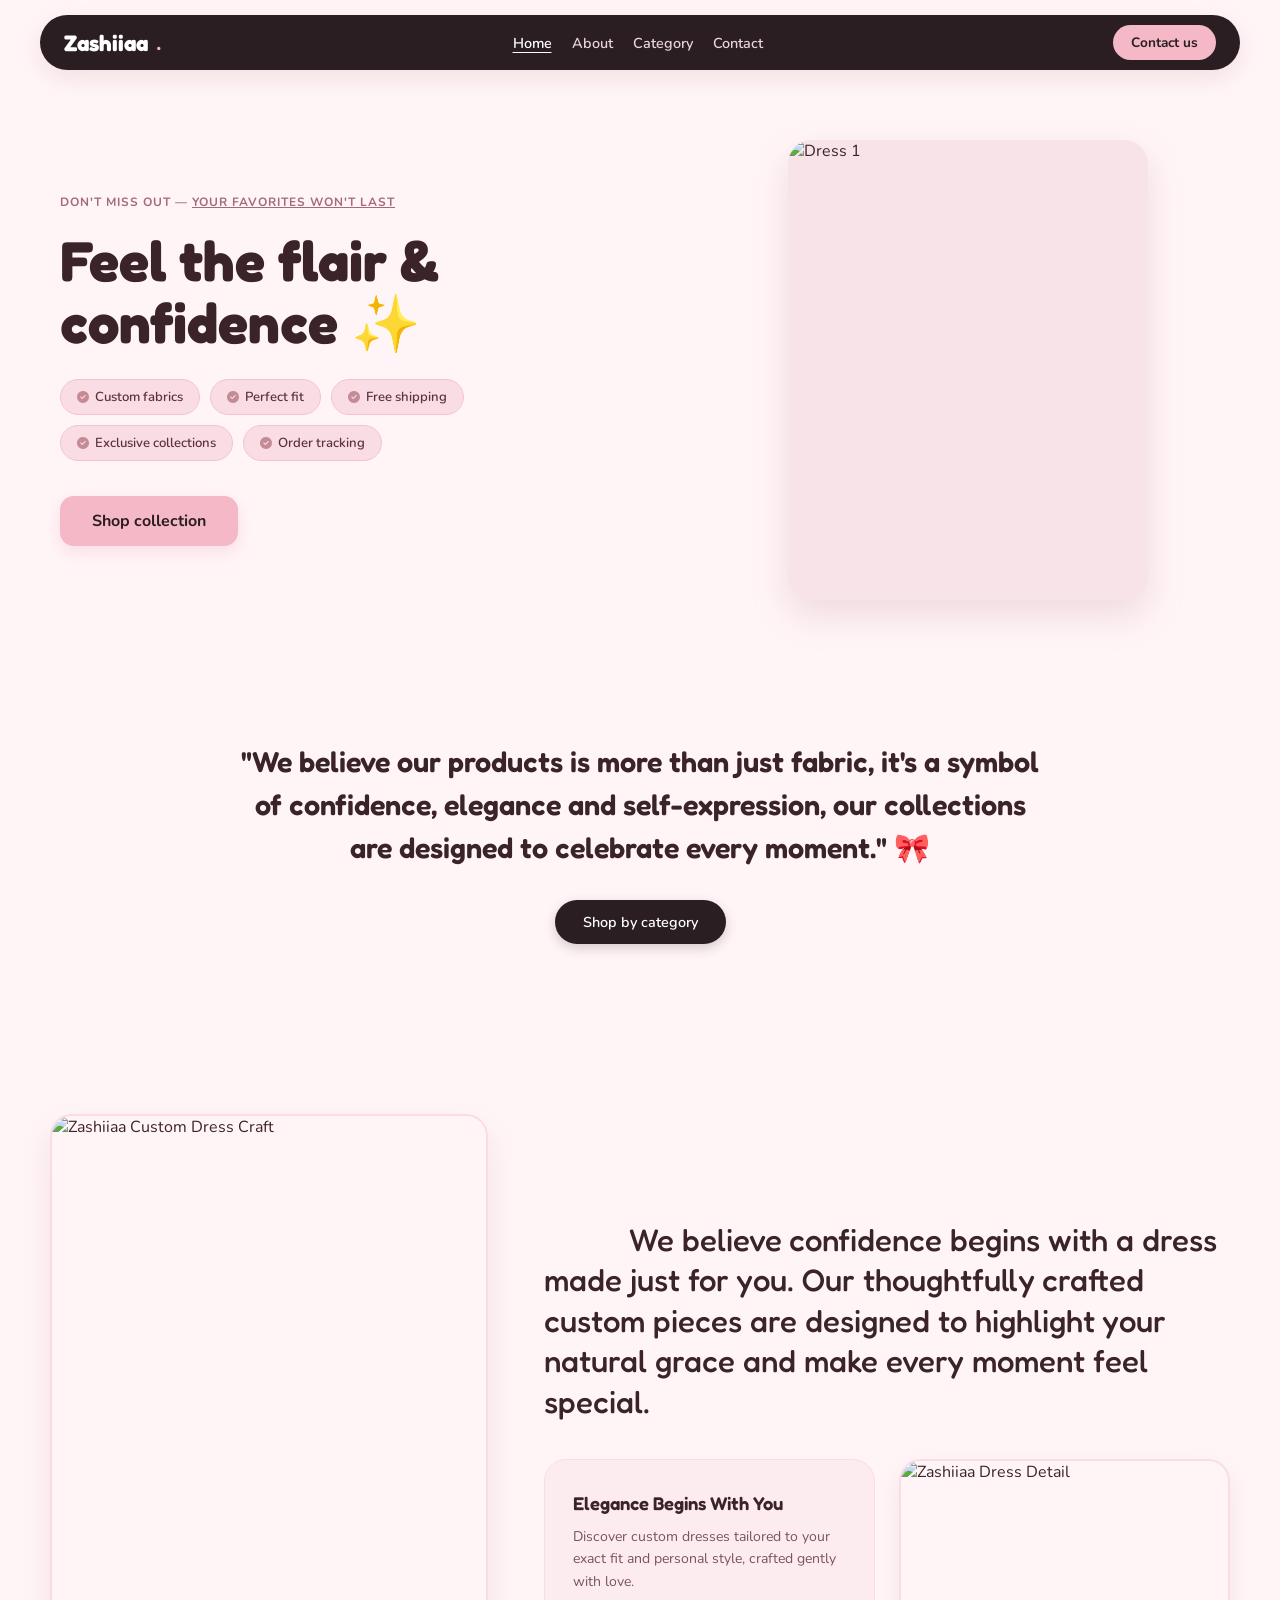
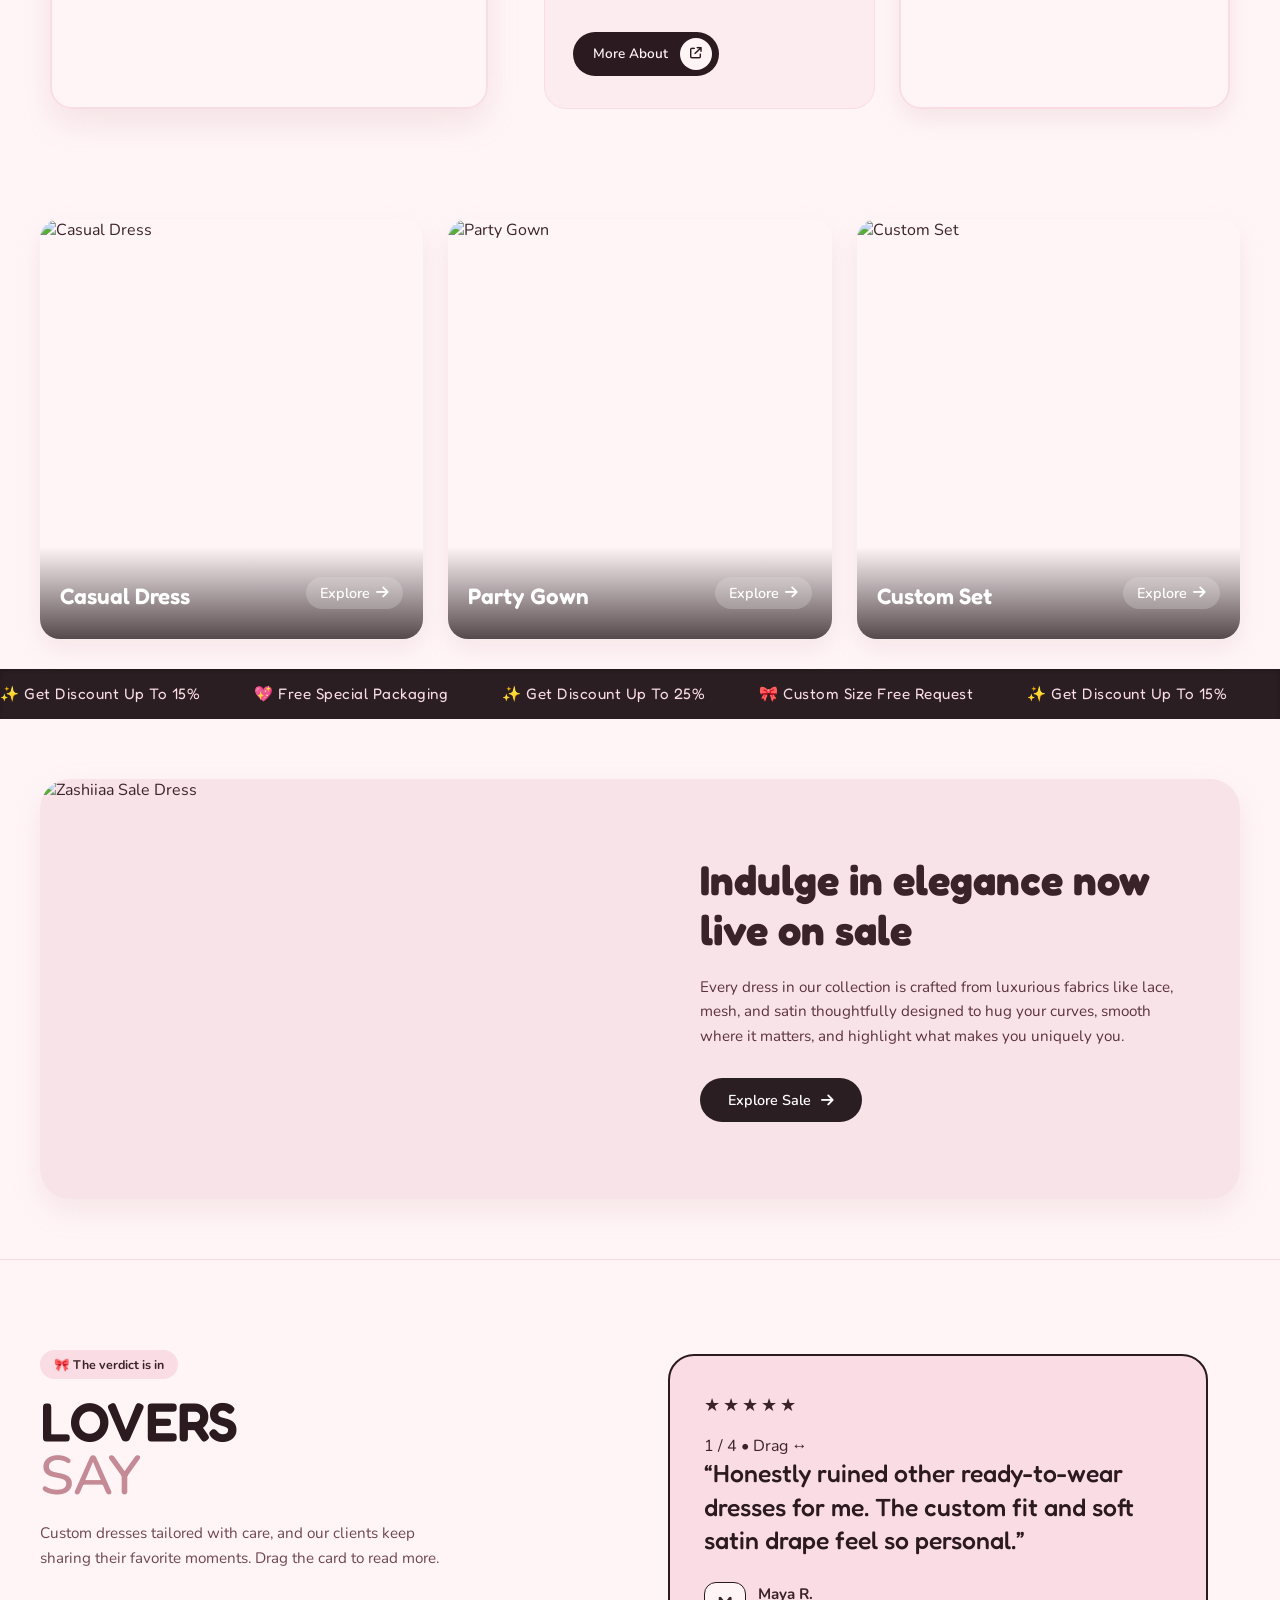
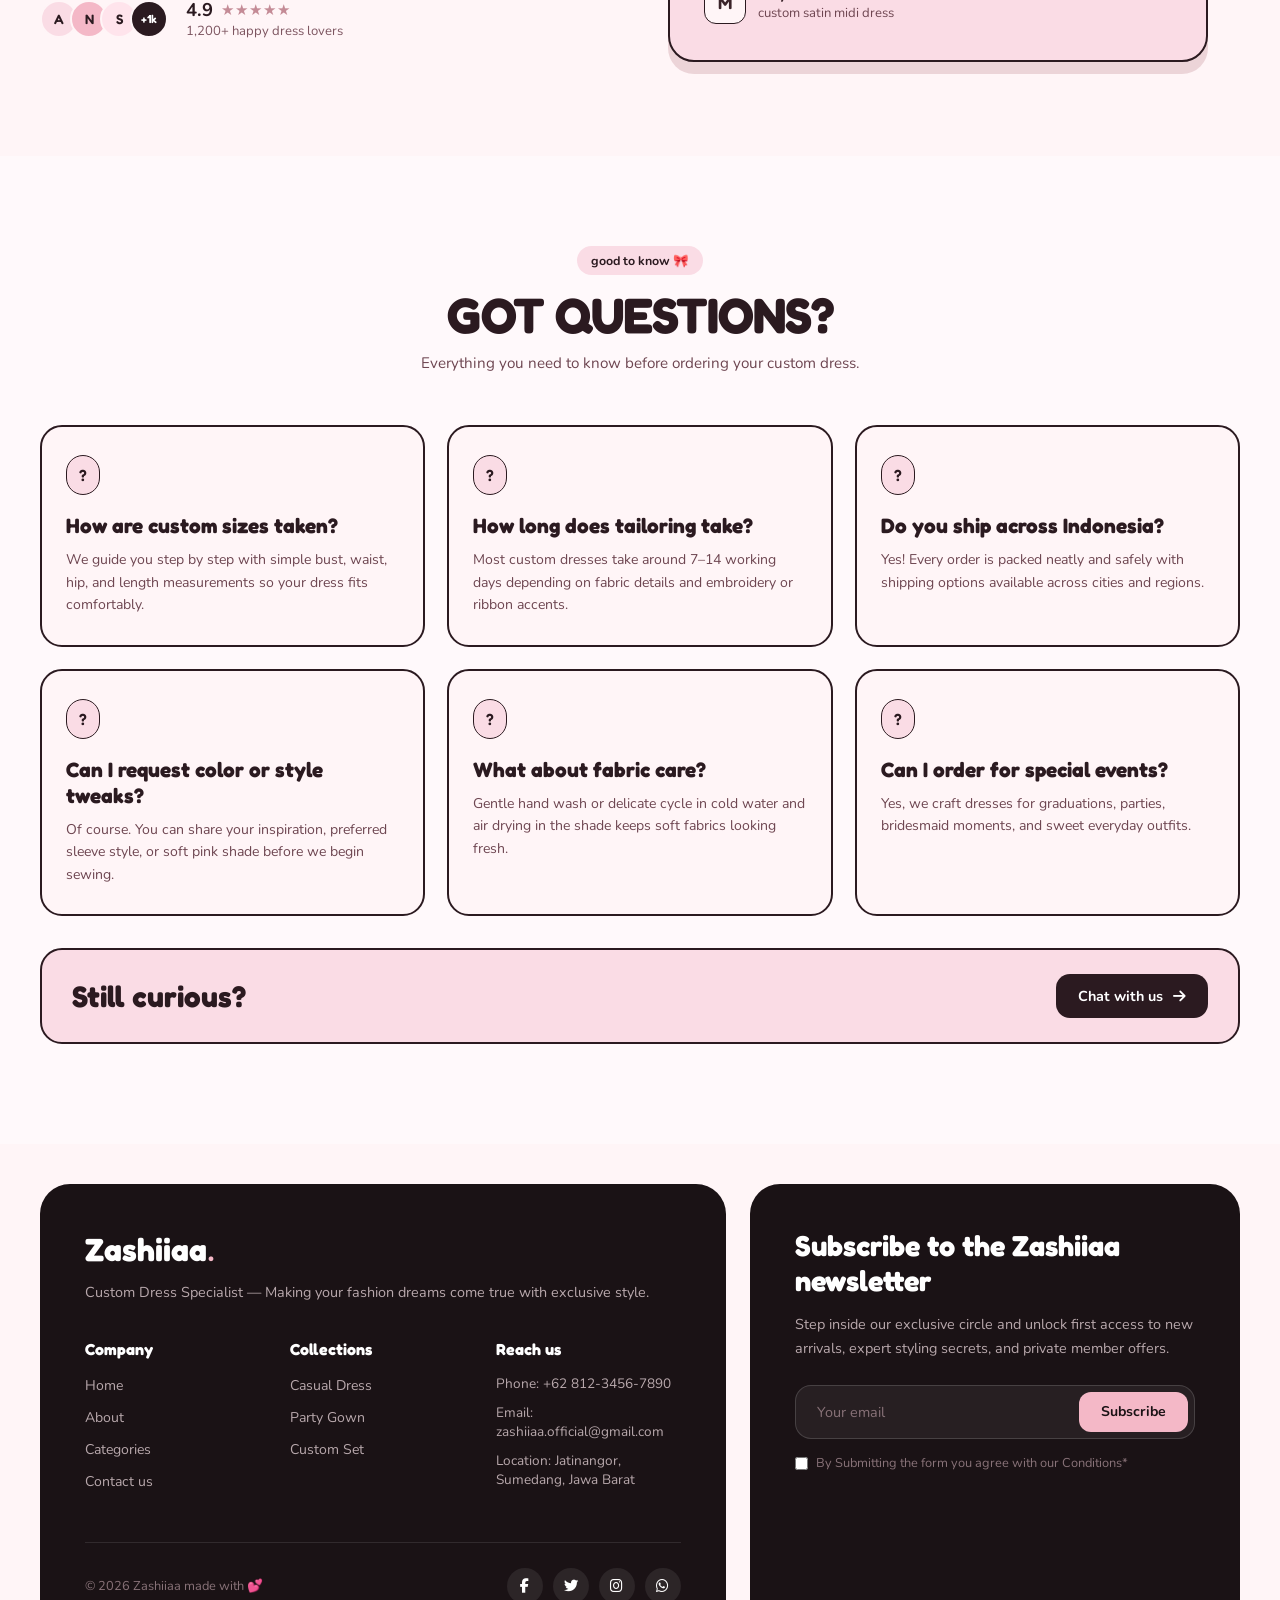
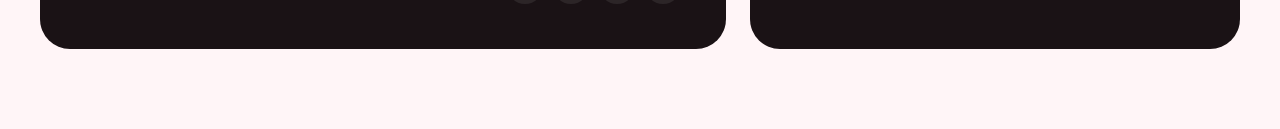
==== index.html @ 0de2bb89 "Add files via upload" ====
<!DOCTYPE html>
<html lang="id">
<head>
  <meta charset="UTF-8">
  <meta name="viewport" content="width=device-width, initial-scale=1.0">
  <title>Zashiiaa - Custom Dress Specialist</title>
  <link rel="stylesheet" href="style.css">
  <!-- Google Fonts & Font Awesome -->
  <link rel="preconnect" href="https://fonts.googleapis.com">
  <link rel="preconnect" href="https://fonts.gstatic.com" crossorigin>
  <link href="https://fonts.googleapis.com/css2?family=Fredoka:wght@400;600;700&family=Nunito:wght@400;600;700&display=swap" rel="stylesheet">
  <link rel="stylesheet" href="https://cdnjs.cloudflare.com/ajax/libs/font-awesome/6.4.0/css/all.min.css">
</head>
<body>

  <!-- NAVBAR STYLE VEONA -->
  <header class="navbar-wrapper">
    <nav class="navbar">
      <a href="#" class="logo">
        <!-- <img src="" alt="Zashiiaa Logo" class="logo-img"> -->
        Zashiiaa<span>.</span>
      </a>

      <ul class="nav-links">
        <li><a href="#home" class="active">Home</a></li>
        <li><a href="#about">About</a></li>
        <li><a href="#categories">Category</a></li>
        <!-- <li><a href="#collection">Collection</a></li> -->
        <li><a href="contact.html">Contact</a></li>
      </ul>

      <div class="nav-actions">
        <!-- <a href="#cart" class="cart-btn"><i class="fas fa-shopping-bag"></i> Cart (0)</a> -->
        <a href="https://wa.me/6281234567890" target="_blank" class="btn-contact">Contact us</a>
        <div class="menu-toggle" id="mobile-menu">
          <i class="fas fa-bars"></i>
        </div>
      </div>
    </nav>
  </header>

  <!-- HERO SECTION DENGAN SLIDER DINAMIS -->
  <section id="home" class="hero">
    <div class="hero-container">
      
      <!-- SISI KIRI: TEKS -->
      <div class="hero-left">
        <div class="hero-badge">
          <span>DON'T MISS OUT — <u>YOUR FAVORITES WON'T LAST</u></span>
        </div>
        <h1>Feel the flair & confidence ✨</h1>
        
        <div class="hero-tags">
          <span class="tag-pill"><i class="fas fa-check-circle"></i> Custom fabrics</span>
          <span class="tag-pill"><i class="fas fa-check-circle"></i> Perfect fit</span>
          <span class="tag-pill"><i class="fas fa-check-circle"></i> Free shipping</span>
          <span class="tag-pill"><i class="fas fa-check-circle"></i> Exclusive collections</span>
          <span class="tag-pill"><i class="fas fa-check-circle"></i> Order tracking</span>
        </div>

        <a href="#collection" class="btn-shop">Shop collection</a>
      </div>

      <!-- SISI KANAN: SLIDER GAMBAR BERGANTIAN -->
      <div class="hero-right">
        <div class="slider-wrapper">
          <div class="slider-track" id="sliderTrack">
            <!-- Slide 1 -->
            <div class="slide active">
              <img src="images/jahit1.jpg" alt="Dress 1">
            </div>
            <!-- Slide 2 -->
            <div class="slide">
              <img src="images/dress.jpg" alt="Dress 2">
            </div>
            <!-- Slide 3 -->
            <div class="slide">
              <img src="images/jahit4.jpg" alt="Dress 3">
            </div>
          </div>
        </div>
      </div>

    </div>
  </section>

  <!-- BRAND QUOTE SECTION -->
  <section class="brand-quote">
    <div class="container text-center">
      <h2>"We believe our products is more than just fabric, it's a symbol of confidence, elegance and self-expression, our collections are designed to celebrate every moment." 🎀</h2>
      <a href="#categories" class="btn-shop-category">Shop by category</a>
    </div>
  </section>

    <!-- ABOUT SUMMARY SECTION (HOME PAGE) -->
  <section id="about" class="about-summary-section">
    <div class="about-summary-container">
      
      <!-- SISI KIRI: FOTO VERTIKAL TINGGI -->
      <div class="about-left-photo">
        <img src="images/jahit.jpg" alt="Zashiiaa Custom Dress Craft">
      </div>

      <!-- SISI KANAN: STATEMENT ATAS & 2 KARTU BAWAH -->
      <div class="about-right-content">
        
        <!-- Pernyataan Utama -->
        <h2 class="about-lead-text">
          <span class="indent-space"></span>We believe confidence begins with a dress made just for you. Our thoughtfully crafted custom pieces are designed to highlight your natural grace and make every moment feel special.
        </h2>

        <!-- Grid 2 Kolom di Bawah: Kartu CTA + Foto Kedua -->
        <div class="about-bottom-grid">
          
          <!-- Kartu Teks Lembut & Tombol "More About" -->
          <div class="about-info-card">
            <div>
              <h3>Elegance Begins With You</h3>
              <p>Discover custom dresses tailored to your exact fit and personal style, crafted gently with love.</p>
            </div>
            
            <a href="#our-story" class="btn-more-about">
              <span>More About</span>
              <span class="btn-circle-icon"><i class="fas fa-arrow-up-right-from-square"></i></span>
            </a>
          </div>

          <!-- Kartu Foto Kedua -->
          <div class="about-secondary-photo">
            <img src="images/jahit3.jpg" alt="Zashiiaa Dress Detail">
          </div>

        </div>
      </div>

    </div>
  </section>

  <!-- CATEGORY SHOWCASE SECTION (3 GRID IMAGES) -->
  <section id="categories" class="category-showcase">
    <div class="container">
      <div class="category-grid">
        
        <!-- Kategori 1 -->
        <div class="category-card">
          <img src="images/drerss1.jpg" alt="Casual Dress">
          <div class="category-overlay">
            <h3>Casual Dress</h3>
            <a href="#" class="cat-link">Explore <i class="fas fa-arrow-right"></i></a>
          </div>
        </div>

        <!-- Kategori 2 -->
        <div class="category-card">
          <img src="images/couple2.jpg" alt="Party Gown">
          <div class="category-overlay">
            <h3>Party Gown</h3>
            <a href="#" class="cat-link">Explore <i class="fas fa-arrow-right"></i></a>
          </div>
        </div>

        <!-- Kategori 3 -->
        <div class="category-card">
          <img src="images/pouch1.jpg" alt="Custom Set">
          <div class="category-overlay">
            <h3>Custom Set</h3>
            <a href="#" class="cat-link">Explore <i class="fas fa-arrow-right"></i></a>
          </div>
        </div>

      </div>
    </div>
  </section>

  <!-- DISCOUNT TICKER / BANNER BERJALAN -->
  <div class="discount-ticker">
    <div class="ticker-track">
      <span>✨ Get Discount Up To 15%</span>
      <span>💖 Free Special Packaging</span>
      <span>✨ Get Discount Up To 25%</span>
      <span>🎀 Custom Size Free Request</span>
      <span>✨ Get Discount Up To 15%</span>
      <span>💖 Free Special Packaging</span>
    </div>
  </div>

  <!-- ELEGANCE SALE BANNER SECTION -->
  <section class="sale-banner-section">
    <div class="container">
      <div class="sale-banner-box">
        
        <!-- SISI KIRI: GAMBAR MODEL -->
        <div class="sale-img-side">
          <img src="images/jahit2.jpg" alt="Zashiiaa Sale Dress">
        </div>

        <!-- SISI KANAN: TEKS & TOMBOL -->
        <div class="sale-text-side">
          <h2>Indulge in elegance now live on sale</h2>
          <p>Every dress in our collection is crafted from luxurious fabrics like lace, mesh, and satin thoughtfully designed to hug your curves, smooth where it matters, and highlight what makes you uniquely you.</p>
          <a href="https://wa.me/6281234567890" target="_blank" class="btn-sale-action">Explore Sale <i class="fas fa-arrow-right"></i></a>
        </div>

      </div>
    </div>
  </section>

    <!-- TESTIMONIALS / KOMEN SECTION -->
  <section id="reviews" class="zashia-reviews-section">
    <div class="zashia-reviews-container">

      <!-- SISI KIRI: JUDUL, AVATAR STACK & RATING -->
      <div class="reviews-left">
        <span class="reviews-badge">🎀 The verdict is in</span>
        <h2 class="reviews-heading">
          LOVERS<br>
          <span>SAY</span>
        </h2>
        <p class="reviews-subtext">
          Custom dresses tailored with care, and our clients keep sharing their favorite moments. Drag the card to read more.
        </p>

        <div class="reviews-rating-row">
          <div class="reviews-avatar-stack">
            <span class="mini-pill pink">A</span>
            <span class="mini-pill rose">N</span>
            <span class="mini-pill blush">S</span>
            <span class="mini-pill plus">+1k</span>
          </div>
          <div class="reviews-score-box">
            <div class="score-top">
              <strong>4.9</strong>
              <span class="stars-gold">★★★★★</span>
            </div>
            <span class="score-caption">1,200+ happy dress lovers</span>
          </div>
        </div>
      </div>

      <!-- SISI KANAN: KARTU KOMEN BISA DIGESER CURSOR -->
      <div class="reviews-right">
        <div class="review-card-stage" id="reviewCardStage">
          <article class="review-card" id="activeReviewCard">
            <div class="review-card-top">
              <div class="review-stars" id="reviewStars">★★★★★</div>
              <span class="drag-hint" id="reviewCounter">1 / 4 • Drag ↔</span>
            </div>
            <blockquote class="review-quote" id="reviewQuote">
              “Honestly ruined other ready-to-wear dresses for me. The custom fit and soft satin drape feel so personal.”
            </blockquote>
            <div class="review-author-row">
              <div class="review-initial-badge" id="reviewInitial">M</div>
              <div class="review-author-meta">
                <strong id="reviewAuthor">Maya R.</strong>
                <span id="reviewItem">custom satin midi dress</span>
              </div>
            </div>
          </article>
        </div>
      </div>

    </div>
  </section>

  <!-- FAQ SECTION -->
  <section id="faq" class="zashia-faq-section">
    <div class="zashia-faq-container">

      <div class="faq-header">
        <span class="faq-pill">good to know 🎀</span>
        <h2>GOT QUESTIONS?</h2>
        <p>Everything you need to know before ordering your custom dress.</p>
      </div>

      <div class="faq-grid">
        <!-- FAQ 1 -->
        <div class="faq-card">
          <div class="faq-icon-top">?</div>
          <h3>How are custom sizes taken?</h3>
          <p>We guide you step by step with simple bust, waist, hip, and length measurements so your dress fits comfortably.</p>
        </div>

        <!-- FAQ 2 -->
        <div class="faq-card">
          <div class="faq-icon-top">?</div>
          <h3>How long does tailoring take?</h3>
          <p>Most custom dresses take around 7–14 working days depending on fabric details and embroidery or ribbon accents.</p>
        </div>

        <!-- FAQ 3 -->
        <div class="faq-card">
          <div class="faq-icon-top">?</div>
          <h3>Do you ship across Indonesia?</h3>
          <p>Yes! Every order is packed neatly and safely with shipping options available across cities and regions.</p>
        </div>

        <!-- FAQ 4 -->
        <div class="faq-card">
          <div class="faq-icon-top">?</div>
          <h3>Can I request color or style tweaks?</h3>
          <p>Of course. You can share your inspiration, preferred sleeve style, or soft pink shade before we begin sewing.</p>
        </div>

        <!-- FAQ 5 -->
        <div class="faq-card">
          <div class="faq-icon-top">?</div>
          <h3>What about fabric care?</h3>
          <p>Gentle hand wash or delicate cycle in cold water and air drying in the shade keeps soft fabrics looking fresh.</p>
        </div>

        <!-- FAQ 6 -->
        <div class="faq-card">
          <div class="faq-icon-top">?</div>
          <h3>Can I order for special events?</h3>
          <p>Yes, we craft dresses for graduations, parties, bridesmaid moments, and sweet everyday outfits.</p>
        </div>
      </div>

      <!-- BANNER PENUTUP FAQ -->
      <div class="faq-cta-banner">
        <h3>Still curious?</h3>
        <a href="https://wa.me/6281234567890?text=Halo%20Zashiiaa%2C%20aku%20mau%20tanya%20soal%20custom%20dress" target="_blank" class="btn-faq-chat">
          <span>Chat with us</span>
          <i class="fas fa-arrow-right"></i>
        </a>
      </div>

    </div>
  </section>

  <!-- FOOTER SECTION -->
  <footer class="footer-section">
    <div class="container footer-container">
      
      <!-- KOTAK KIRI: INFO & NAVIGASI -->
      <div class="footer-box footer-left-box">
        <div class="footer-brand">
          <h3>Zashiiaa<span>.</span></h3>
          <p>Custom Dress Specialist — Making your fashion dreams come true with exclusive style.</p>
        </div>

        <div class="footer-links-grid">
          <div class="footer-col">
            <h4>Company</h4>
            <ul>
              <li><a href="#home">Home</a></li>
              <li><a href="#about">About</a></li>
              <li><a href="#categories">Categories</a></li>
              <li><a href="#contact">Contact us</a></li>
            </ul>
          </div>

          <div class="footer-col">
            <h4>Collections</h4>
            <ul>
              <li><a href="#">Casual Dress</a></li>
              <li><a href="#">Party Gown</a></li>
              <li><a href="#">Custom Set</a></li>
            </ul>
          </div>

          <div class="footer-col">
            <h4>Reach us</h4>
            <ul class="contact-info-list">
              <li>Phone: +62 812-3456-7890</li>
              <li>Email: zashiiaa.official@gmail.com</li>
              <li>Location: Jatinangor, Sumedang, Jawa Barat</li>
            </ul>
          </div>
        </div>

        <div class="footer-bottom-row">
          <p>&copy; 2026 Zashiiaa made with 💕</p>
          <div class="footer-socials">
            <a href="#" target="_blank"><i class="fab fa-facebook-f"></i></a>
            <a href="#" target="_blank"><i class="fab fa-twitter"></i></a>
            <a href="#" target="_blank"><i class="fab fa-instagram"></i></a>
            <a href="#" target="_blank"><i class="fab fa-whatsapp"></i></a>
          </div>
        </div>
      </div>

      <!-- KOTAK KANAN: NEWSLETTER / SUBSCRIBE -->
      <div class="footer-box footer-right-box">
        <h3>Subscribe to the Zashiiaa newsletter</h3>
        <p>Step inside our exclusive circle and unlock first access to new arrivals, expert styling secrets, and private member offers.</p>
        
        <form class="newsletter-form" onsubmit="event.preventDefault(); alert('Terima kasih sudah bergabung dengan newsletter Zashiiaa! 💖');">
          <input type="email" placeholder="Your email" required>
          <button type="submit">Subscribe</button>
        </form>

        <div class="newsletter-agreement">
          <input type="checkbox" id="agree" required>
          <label for="agree">By Submitting the form you agree with our Conditions*</label>
        </div>
      </div>

    </div>
  </footer>

  <script src="script.js"></script>
</body>
</html>
---- style.css ----
/* PALET WARNA THEMA SOFT PINK (ZASHIIAA) */
:root {
  --bg-soft-cream: #FFF5F7;     /* Background utama: Soft Pink Pastel sangat lembut */
  --nav-bg: #2B1E22;             /* Navbar: Dark Plum/Rosewood agar kontras & mewah */
  --dusky-rose: #C48B96;         /* Aksen Rose Pink manis */
  --soft-pink-badge: #FADCE5;    /* Pink lembut untuk badge & tag */
  --soft-pink-light: #FFF5F7;
  --pastel-pink: #FADCE5;
  --candy-pink: #F4B8C7;
  --dusky-roses: #BA7E8A;
  --dark-rosewoods: #2B1A20;
  --text-dark: #3A2329;          /* Warna teks: Cokelat keunguan gelap yang soft */
  --accent-btn: #F4B8C7;         /* Tombol utama: Soft Candy Pink */
  --accent-btn-hover: #E89BB0;   /* Warna hover tombol */
  --font-heading: 'Fredoka', sans-serif;
  --font-body: 'Nunito', sans-serif;
}

* {
  margin: 0;
  padding: 0;
  box-sizing: border-box;
  font-family: var(--font-body);
  scroll-behavior: smooth;
}

body {
  background-color: var(--bg-soft-cream);
  color: var(--text-dark);
}

/* NAVBAR STYLE */
.navbar-wrapper {
  position: fixed;
  top: 15px;
  left: 0;
  right: 0;
  display: flex;
  justify-content: center;
  z-index: 1000;
  padding: 0 20px;
}

.navbar {
  width: 100%;
  max-width: 1200px;
  background-color: var(--nav-bg);
  border-radius: 40px;
  padding: 10px 24px;
  display: flex;
  justify-content: space-between;
  align-items: center;
  box-shadow: 0 8px 24px rgba(196, 139, 150, 0.2);
}

.logo {
  display: flex;
  align-items: center;
  gap: 8px;
  color: #FFFFFF;
  font-family: var(--font-heading);
  font-size: 1.4rem;
  font-weight: 700;
  text-decoration: none;
}

.logo span {
  color: var(--accent-btn);
}

.logo-img {
  width: 32px;
  height: 32px;
  border-radius: 50%;
  object-fit: cover;
}

.nav-links {
  display: flex;
  list-style: none;
  gap: 20px;
}

.nav-links a {
  color: #E8D5DA;
  text-decoration: none;
  font-size: 0.9rem;
  font-weight: 600;
  transition: color 0.3s;
}

.nav-links a:hover,
.nav-links a.active {
  color: #FFFFFF;
  text-decoration: underline;
  text-underline-offset: 4px;
}

.nav-actions {
  display: flex;
  align-items: center;
  gap: 15px;
}

.cart-btn {
  color: #FFFFFF;
  text-decoration: none;
  font-size: 0.85rem;
  font-weight: 600;
  display: flex;
  align-items: center;
  gap: 6px;
}

.btn-contact {
  background-color: var(--accent-btn);
  color: #2B1E22;
  text-decoration: none;
  padding: 8px 18px;
  border-radius: 20px;
  font-weight: 700;
  font-size: 0.85rem;
  transition: all 0.2s;
}

.btn-contact:hover {
  background-color: var(--accent-btn-hover);
  transform: scale(1.03);
}

.menu-toggle {
  display: none;
  color: #fff;
  font-size: 1.2rem;
  cursor: pointer;
}

/* HERO SECTION */
.hero {
  padding: 140px 20px 60px;
  max-width: 1200px;
  margin: 0 auto;
}

.hero-container {
  display: grid;
  grid-template-columns: 1.1fr 0.9fr;
  gap: 40px;
  align-items: center;
}

.hero-badge {
  font-size: 0.75rem;
  font-weight: 700;
  letter-spacing: 1px;
  color: #A36B77;
  margin-bottom: 20px;
}

.hero-left h1 {
  font-family: var(--font-heading);
  font-size: 3.5rem;
  line-height: 1.1;
  color: var(--text-dark);
  margin-bottom: 25px;
}

.hero-tags {
  display: flex;
  flex-wrap: wrap;
  gap: 10px;
  margin-bottom: 35px;
  max-width: 520px;
}

.tag-pill {
  background-color: var(--soft-pink-badge);
  border: 1px solid #F3C4D0;
  color: #5C323C;
  padding: 8px 16px;
  border-radius: 20px;
  font-size: 0.82rem;
  font-weight: 600;
  display: flex;
  align-items: center;
  gap: 6px;
}

.tag-pill i {
  font-size: 0.75rem;
  color: var(--dusky-rose);
}

.btn-shop {
  display: inline-block;
  background-color: var(--accent-btn);
  color: #2B1E22;
  padding: 14px 32px;
  border-radius: 14px;
  text-decoration: none;
  font-weight: 700;
  box-shadow: 0 6px 16px rgba(244, 184, 199, 0.4);
  transition: all 0.2s;
}

.btn-shop:hover {
  background-color: var(--accent-btn-hover);
  transform: translateY(-2px);
}

/* SLIDER GAMBAR SEBELAH KANAN */
.hero-right {
  display: flex;
  justify-content: center;
}

.slider-wrapper {
  width: 100%;
  max-width: 360px;
  height: 460px;
  border-radius: 24px;
  overflow: hidden;
  position: relative;
  box-shadow: 0 15px 35px rgba(196, 139, 150, 0.25);
  background-color: #F8E3E8;
}

.slider-track {
  display: flex;
  width: 300%;
  height: 100%;
  transition: transform 0.8s cubic-bezier(0.25, 1, 0.5, 1);
}

.slide {
  width: 33.333%;
  height: 100%;
  flex-shrink: 0;
}

.slide img {
  width: 100%;
  height: 100%;
  object-fit: cover;
}

/* RESPONSIVE DESIGN */
@media (max-width: 900px) {
  .hero-container {
    grid-template-columns: 1fr;
    text-align: center;
  }
  
  .hero-left h1 {
    font-size: 2.5rem;
  }

  .hero-tags {
    justify-content: center;
    max-width: 100%;
  }

  .nav-links {
    position: fixed;
    top: 70px;
    left: 0;
    right: 0;
    width: 90%;
    margin: 0 auto;
    background-color: var(--nav-bg);
    flex-direction: column;
    align-items: center;
    padding: 20px 0;
    border-radius: 20px;
    gap: 15px;
    opacity: 0;
    visibility: hidden;
    transform: translateY(-10px);
    transition: all 0.3s ease;
  }

  .nav-links.active {
    opacity: 1;
    visibility: visible;
    transform: translateY(0);
  }

  .btn-contact {
    display: none;
  }

  .menu-toggle {
    display: block;
  }

  .slider-wrapper {
    max-width: 100%;
    height: 380px;
  }
}

/* ==========================================
   BRAND QUOTE SECTION
   ========================================== */
.brand-quote {
  padding: 80px 20px;
  background-color: var(--bg-soft-cream);
  text-align: center;
}

.brand-quote .container {
  max-width: 800px;
  margin: 0 auto;
}

.brand-quote h2 {
  font-family: var(--font-heading);
  font-size: 1.8rem;
  line-height: 1.5;
  color: var(--text-dark);
  margin-bottom: 30px;
  font-weight: 600;
}

.btn-shop-category {
  display: inline-block;
  background-color: var(--nav-bg);
  color: #FFFFFF;
  padding: 12px 28px;
  border-radius: 25px;
  text-decoration: none;
  font-weight: 600;
  font-size: 0.9rem;
  transition: background-color 0.3s, transform 0.2s;
  box-shadow: 0 4px 12px rgba(43, 30, 34, 0.2);
}

.btn-shop-category:hover {
  background-color: var(--dusky-rose);
  transform: scale(1.03);
}

/* ==========================================
   ABOUT SUMMARY SECTION (SOFT PINK THEME)
   ========================================== */
.about-summary-section {
  padding: 90px 24px;
  background-color: var(--soft-pink-light);
  color: var(--dark-rosewood);
}

.about-summary-container {
  max-width: 1180px;
  margin: 0 auto;
  display: grid;
  grid-template-columns: 0.78fr 1.22fr;
  gap: 56px;
  align-items: stretch;
}

/* FOTO VERTIKAL KIRI */
.about-left-photo {
  width: 100%;
  height: 100%;
  min-height: 480px;
  border-radius: 22px;
  overflow: hidden;
  border: 2px solid var(--pastel-pink);
  box-shadow: 0 14px 32px rgba(186, 126, 138, 0.16);
}

.about-left-photo img {
  width: 100%;
  height: 100%;
  object-fit: cover;
  display: block;
}

/* KOLOM KANAN */
.about-right-content {
  display: flex;
  flex-direction: column;
  justify-content: space-between;
  gap: 36px;
}

/* Teks Statement dengan Indentasi Awal seperti Referensi */
.about-lead-text {
  font-family: var(--font-heading);
  font-size: 1.95rem;
  font-weight: 480;
  line-height: 1.30;
  color: var(--dark-rosewood);
}

.indent-space {
  display: inline-block;
  width: 85px;
  padding-bottom: 20%;
}

/* GRID 2 KARTU DI KANAN BAWAH */
.about-bottom-grid {
  display: grid;
  grid-template-columns: 1fr 1fr;
  gap: 24px;
}

/* Kartu Kiri: Soft Pastel Pink */
.about-info-card {
  background-color: #FDECEF;
  border: 1px solid var(--pastel-pink);
  border-radius: 22px;
  padding: 32px 28px;
  display: flex;
  flex-direction: column;
  justify-content: space-between;
  align-items: flex-start;
  min-height: 250px;
}

.about-info-card h3 {
  font-family: var(--font-heading);
  font-size: 1.15rem;
  font-weight: 600;
  color: var(--dark-rosewood);
  margin-bottom: 12px;
}

.about-info-card p {
  font-family: var(--font-body);
  font-size: 0.88rem;
  line-height: 1.6;
  color: #7A545E;
  margin-bottom: 24px;
}

/* Tombol Pill "More About" dengan Lingkaran Putih di Dalamnya */
.btn-more-about {
  display: inline-flex;
  align-items: center;
  gap: 12px;
  background-color: var(--dark-rosewoods);
  color: #FFF5F7;
  text-decoration: none;
  font-size: 0.85rem;
  font-weight: 600;
  padding: 6px 7px 6px 20px;
  border-radius: 40px;
  transition: background-color 0.3s ease, transform 0.2s ease;
}

.btn-more-about:hover {
  background-color: var(--dusky-roses);
  transform: translateY(-2px);
}

.btn-circle-icon {
  width: 32px;
  height: 32px;
  background-color: #FFF5F7;
  color: var(--dark-rosewoods);
  border-radius: 50%;
  display: flex;
  align-items: center;
  justify-content: center;
  font-size: 0.72rem;
  transition: transform 0.25s ease;
}

.btn-more-about:hover .btn-circle-icon {
  transform: rotate(15deg);
}

/* Kartu Kanan: Foto Kedua */
.about-secondary-photo {
  width: 100%;
  height: 100%;
  min-height: 250px;
  border-radius: 22px;
  overflow: hidden;
  border: 2px solid var(--pastel-pink);
  box-shadow: 0 10px 24px rgba(186, 126, 138, 0.14);
}

.about-secondary-photo img {
  width: 100%;
  height: 100%;
  object-fit: cover;
  display: block;
}

/* ==========================================
   RESPONSIVE DESIGN (TABLET & MOBILE)
   ========================================== */
@media (max-width: 960px) {
  .about-summary-container {
    grid-template-columns: 1fr;
    gap: 32px;
  }

  .about-left-photo {
    min-height: 360px;
    max-height: 420px;
  }

  .about-lead-text {
    font-size: 1.65rem;
  }

  .indent-space {
    width: 35px;
  }
}

@media (max-width: 600px) {
  .about-summary-section {
    padding: 60px 20px;
  }

  .about-lead-text {
    font-size: 1.4rem;
  }

  .indent-space {
    display: none; /* Hilangkan indentasi di layar HP sempit agar rata kiri rapi */
  }

  .about-bottom-grid {
    grid-template-columns: 1fr;
    gap: 20px;
  }

  .about-info-card {
    min-height: auto;
    padding: 26px 22px;
  }

  .about-secondary-photo {
    height: 240px;
  }
}

/* ==========================================
   CATEGORY SHOWCASE (3 GRID IMAGES)
   ========================================== */
.category-showcase {
  padding: 20px 20px 30px;
  background-color: var(--bg-soft-cream);
}

.category-grid {
  display: grid;
  grid-template-columns: repeat(3, 1fr);
  gap: 25px;
  max-width: 1200px;
  margin: 0 auto;
}

.category-card {
  position: relative;
  height: 420px;
  border-radius: 20px;
  overflow: hidden;
  box-shadow: 0 10px 25px rgba(196, 139, 150, 0.15);
  transition: transform 0.3s ease;
}

/* Kartu tengah sedikit lebih menonjol ke atas ala referensi video */
.category-card.center-card {
  margin-top: -20px;
}

.category-card:hover {
  transform: translateY(-8px);
}

.category-card img {
  width: 100%;
  height: 100%;
  object-fit: cover;
  transition: transform 0.5s ease;
}

.category-card:hover img {
  transform: scale(1.05);
}

.category-overlay {
  position: absolute;
  bottom: 0;
  left: 0;
  right: 0;
  padding: 30px 20px;
  background: linear-gradient(to top, rgba(43, 30, 34, 0.8), transparent);
  color: #FFFFFF;
  display: flex;
  justify-content: space-between;
  align-items: flex-end;
}

.category-overlay h3 {
  font-family: var(--font-heading);
  font-size: 1.4rem;
  font-weight: 600;
}

.cat-link {
  color: #FFFFFF;
  text-decoration: none;
  font-weight: 600;
  font-size: 0.9rem;
  display: flex;
  align-items: center;
  gap: 6px;
  background: rgba(255, 255, 255, 0.2);
  padding: 6px 14px;
  border-radius: 20px;
  backdrop-filter: blur(4px);
  transition: background 0.3s;
}

.cat-link:hover {
  background: var(--accent-btn);
  color: #2B1E22;
}

/* ==========================================
   DISCOUNT TICKER (BANNER BERJALAN)
   ========================================== */
.discount-ticker {
  background-color: var(--nav-bg);
  color: #FFFFFF;
  padding: 14px 0;
  overflow: hidden;
  white-space: nowrap;
  width: 100%;
  box-shadow: inset 0 2px 5px rgba(0,0,0,0.2);
}

.ticker-track {
  display: inline-block;
  white-space: nowrap;
  animation: scrollTicker 25s linear infinite;
}

.ticker-track span {
  display: inline-block;
  margin-right: 50px;
  font-family: var(--font-heading);
  font-size: 0.95rem;
  letter-spacing: 0.5px;
  color: #FADCE5;
}

@keyframes scrollTicker {
  0% {
    transform: translateX(0);
  }
  100% {
    transform: translateX(-50%);
  }
}

/* RESPONSIVE DESIGN UNTUK CATEGORY */
@media (max-width: 900px) {
  .category-grid {
    grid-template-columns: 1fr;
    max-width: 400px;
  }
  
  .category-card.center-card {
    margin-top: 0;
  }

  .brand-quote h2 {
    font-size: 1.4rem;
  }
}

/* ==========================================
   ELEGANCE SALE BANNER SECTION
   ========================================== */
.sale-banner-section {
  padding: 60px 20px;
  background-color: var(--bg-soft-cream);
}

.sale-banner-box {
  max-width: 1200px;
  margin: 0 auto;
  background-color: #F8E3E8; /* Soft pink pastel senada */
  border-radius: 30px;
  overflow: hidden;
  display: grid;
  grid-template-columns: 1fr 1fr;
  align-items: center;
  box-shadow: 0 12px 30px rgba(196, 139, 150, 0.15);
}

.sale-img-side {
  width: 100%;
  height: 420px;
}

.sale-img-side img {
  width: 100%;
  height: 100%;
  object-fit: cover;
}

.sale-text-side {
  padding: 50px 60px;
  color: var(--text-dark);
}

.sale-text-side h2 {
  font-family: var(--font-heading);
  font-size: 2.6rem;
  line-height: 1.2;
  margin-bottom: 20px;
  color: var(--text-dark);
}

.sale-text-side p {
  font-size: 0.95rem;
  line-height: 1.6;
  color: #5C323C;
  margin-bottom: 30px;
}

.btn-sale-action {
  display: inline-flex;
  align-items: center;
  gap: 10px;
  background-color: var(--nav-bg);
  color: #FFFFFF;
  padding: 12px 28px;
  border-radius: 25px;
  text-decoration: none;
  font-weight: 600;
  font-size: 0.9rem;
  transition: background 0.3s, transform 0.2s;
}

.btn-sale-action:hover {
  background-color: var(--dusky-rose);
  transform: scale(1.03);
}

/* RESPONSIVE DESIGN UNTUK SALE BANNER DI HP */
@media (max-width: 900px) {
  .sale-banner-box {
    grid-template-columns: 1fr; /* Berubah jadi 1 kolom ke bawah di HP */
  }

  .sale-img-side {
    height: 320px;
  }

  .sale-text-side {
    padding: 30px 20px;
    text-align: center;
  }

  .sale-text-side h2 {
    font-size: 2rem;
  }

  .btn-sale-action {
    display: inline-flex;
    justify-content: center;
    width: 100%;
  }
}

/* ==========================================
   TESTIMONIALS / KOMEN SECTION (SOFT PINK)
   ========================================== */
.zashia-reviews-section {
  padding: 90px 24px;
  background-color: var(--soft-pink-light);
  color: var(--dark-rosewood);
  border-top: 1px solid var(--pastel-pink);
}

.zashia-reviews-container {
  max-width: 1200px;
  margin: 0 auto;
  display: grid;
  grid-template-columns: 0.95fr 1.05fr;
  gap: 48px;
  align-items: center;
}

.reviews-badge {
  display: inline-block;
  background-color: var(--pastel-pink);
  color: var(--dark-rosewood);
  font-size: 0.78rem;
  font-weight: 700;
  padding: 6px 14px;
  border-radius: 999px;
  margin-bottom: 16px;
}

.reviews-heading {
  font-family: var(--font-heading);
  font-size: 3.4rem;
  line-height: 0.98;
  font-weight: 600;
  color: var(--dark-rosewoods);
  margin-bottom: 18px;
  letter-spacing: -0.02em;
}

.reviews-heading span {
  color: var(--dusky-rose);
}

.reviews-subtext {
  font-size: 0.95rem;
  line-height: 1.65;
  color: #6E4651;
  max-width: 420px;
  margin-bottom: 26px;
}

.reviews-rating-row {
  display: flex;
  align-items: center;
  gap: 18px;
  margin-bottom: 26px;
  flex-wrap: wrap;
}

.reviews-avatar-stack {
  display: flex;
  align-items: center;
}

.mini-pill {
  width: 38px;
  height: 38px;
  border-radius: 50%;
  display: inline-flex;
  align-items: center;
  justify-content: center;
  font-family: var(--font-heading);
  font-weight: 600;
  font-size: 0.85rem;
  border: 2px solid var(--soft-pink-light);
  margin-left: -8px;
  color: var(--dark-rosewoods);
}

.mini-pill:first-child {
  margin-left: 0;
}

.mini-pill.pink {
  background-color: var(--pastel-pink);
}

.mini-pill.rose {
  background-color: var(--candy-pink);
}

.mini-pill.blush {
  background-color: #FFE4EC;
}

.mini-pill.plus {
  background-color: var(--dark-rosewoods);
  color: #FFFFFF;
  font-size: 0.72rem;
}

.reviews-score-box {
  display: flex;
  flex-direction: column;
}

.score-top {
  display: flex;
  align-items: center;
  gap: 8px;
  font-size: 1.15rem;
  color: var(--dark-rosewoods);
}

.stars-gold {
  color: var(--dusky-rose);
  letter-spacing: 1px;
  font-size: 0.95rem;
}

.score-caption {
  font-size: 0.82rem;
  color: #7D5560;
}

.review-controls {
  display: flex;
  align-items: center;
  gap: 10px;
}

.review-nav-btn {
  width: 42px;
  height: 42px;
  border-radius: 50%;
  border: 1.5px solid var(--dusky-rose);
  background-color: #FFFFFF;
  color: var(--dark-rosewood);
  cursor: pointer;
  display: inline-flex;
  align-items: center;
  justify-content: center;
  transition: all 0.25s ease;
}

.review-nav-btn:hover {
  background-color: var(--dark-rosewoods);
  color: #FFFFFF;
  border-color: var(--dark-rosewood);
}

.review-counter {
  margin-left: 6px;
  font-size: 0.85rem;
  font-weight: 700;
  color: #7D5560;
}

/* KARTU KOMEN KANAN */
.reviews-right {
  display: flex;
  flex-direction: column;
  align-items: center;
  gap: 16px;
}

.review-card-stage {
  width: 100%;
  max-width: 540px;
}

.review-card {
  background-color: var(--pastel-pink);
  border: 2px solid var(--dark-rosewoods);
  border-radius: 26px;
  padding: 36px 34px;
  box-shadow: 0 12px 0 rgba(186, 126, 138, 0.28);
  transition: opacity 0.25s ease, transform 0.25s ease;
  cursor: grab;
  user-select: none;
  touch-action: pan-y;
}

.review-card.is-switching {
  opacity: 0;
  transform: translateX(12px);
}

.review-stars {
  color: var(--dark-rosewood);
  font-size: 1.15rem;
  letter-spacing: 3px;
  margin-bottom: 18px;
}

.review-quote {
  font-family: var(--font-heading);
  font-size: 1.55rem;
  line-height: 1.35;
  font-weight: 500;
  color: var(--dark-rosewoods);
  margin-bottom: 24px;
}

.review-author-row {
  display: flex;
  align-items: center;
  gap: 12px;
}

.review-initial-badge {
  width: 42px;
  height: 42px;
  border-radius: 12px;
  background-color: var(--soft-pink-light);
  border: 1.5px solid var(--dark-rosewoods);
  color: var(--dark-rosewood);
  font-family: var(--font-heading);
  font-weight: 600;
  font-size: 1.1rem;
  display: flex;
  align-items: center;
  justify-content: center;
}

.review-author-meta {
  display: flex;
  flex-direction: column;
}

.review-author-meta strong {
  font-size: 0.95rem;
  color: var(--dark-rosewood);
}

.review-author-meta span {
  font-size: 0.82rem;
  color: #6E4651;
}

.review-dots {
  display: flex;
  gap: 8px;
}

.review-dot {
  width: 10px;
  height: 10px;
  border-radius: 999px;
  border: none;
  background-color: var(--candy-pink);
  cursor: pointer;
  transition: all 0.25s ease;
}

.review-dot.active {
  width: 26px;
  background-color: var(--dark-rosewood);
}

/* ==========================================
   FAQ SECTION ("GOT QUESTIONS?")
   ========================================== */
.zashia-faq-section {
  padding: 90px 24px 100px;
  background-color: #FFF9FB;
  color: var(--dark-rosewoods);
}

.zashia-faq-container {
  max-width: 1200px;
  margin: 0 auto;
}

.faq-header {
  text-align: center;
  max-width: 680px;
  margin: 0 auto 52px;
}

.faq-pill {
  display: inline-block;
  background-color: var(--pastel-pink);
  color: var(--dark-rosewood);
  font-size: 0.78rem;
  font-weight: 700;
  padding: 6px 14px;
  border-radius: 999px;
  margin-bottom: 14px;
}

.faq-header h2 {
  font-family: var(--font-heading);
  font-size: 3.1rem;
  line-height: 1.05;
  color: var(--dark-rosewood);
  margin-bottom: 12px;
  letter-spacing: -0.02em;
}

.faq-header p {
  font-size: 0.95rem;
  color: #6E4651;
}

.faq-grid {
  display: grid;
  grid-template-columns: repeat(3, 1fr);
  gap: 22px;
  margin-bottom: 32px;
}

.faq-card {
  background-color: var(--soft-pink-light);
  border: 2px solid var(--dark-rosewoods);
  border-radius: 22px;
  padding: 28px 24px;
  transition: transform 0.25s ease, box-shadow 0.25s ease;
}

.faq-card:hover {
  transform: translateY(-4px);
  box-shadow: 0 8px 0 rgba(186, 126, 138, 0.25);
}

.faq-icon-top {
  width: 34px;
  height: 40px;
  border-radius: 999px;
  background-color: var(--pastel-pink);
  border: 1.5px solid var(--dark-rosewoods);
  color: var(--dark-rosewood);
  font-family: var(--font-heading);
  font-weight: 600;
  font-size: 1rem;
  display: flex;
  align-items: center;
  justify-content: center;
  margin-bottom: 18px;
}

.faq-card h3 {
  font-family: var(--font-heading);
  font-size: 1.3rem;
  line-height: 1.25;
  color: var(--dark-rosewood);
  margin-bottom: 10px;
}

.faq-card p {
  font-size: 0.88rem;
  line-height: 1.6;
  color: #6E4651;
}

/* BANNER PENUTUP FAQ */
.faq-cta-banner {
  background-color: var(--pastel-pink);
  border: 2px solid var(--dark-rosewoods);
  border-radius: 22px;
  padding: 24px 30px;
  display: flex;
  justify-content: space-between;
  align-items: center;
  gap: 20px;
  flex-wrap: wrap;
}

.faq-cta-banner h3 {
  font-family: var(--font-heading);
  font-size: 1.85rem;
  color: var(--dark-rosewood);
}

.btn-faq-chat {
  display: inline-flex;
  align-items: center;
  gap: 10px;
  background-color: var(--dark-rosewoods);
  color: #FFFFFF;
  text-decoration: none;
  font-weight: 700;
  font-size: 0.9rem;
  padding: 12px 22px;
  border-radius: 14px;
  transition: all 0.25s ease;
}

.btn-faq-chat:hover {
  background-color: var(--dusky-rose);
  transform: translateY(-2px);
}

/* ==========================================
   RESPONSIVE DESIGN (MOBILE & TABLET)
   ========================================== */
@media (max-width: 960px) {
  .zashia-reviews-container {
    grid-template-columns: 1fr;
    gap: 36px;
  }

  .reviews-heading {
    font-size: 2.5rem;
  }

  .faq-grid {
    grid-template-columns: repeat(2, 1fr);
  }

  .faq-header h2 {
    font-size: 2.3rem;
  }
}

@media (max-width: 640px) {
  .zashia-reviews-section,
  .zashia-faq-section {
    padding: 64px 18px;
  }

  .reviews-heading {
    font-size: 2.1rem;
  }

  .review-card {
    padding: 26px 22px;
    border-radius: 20px;
  }

  .review-quote {
    font-size: 1.2rem;
  }

  .faq-grid {
    grid-template-columns: 1fr;
  }

  .faq-cta-banner {
    flex-direction: column;
    align-items: flex-start;
    padding: 22px 20px;
  }

  .btn-faq-chat {
    width: 100%;
    justify-content: center;
  }
}


/* ==========================================
   FOOTER SECTION (DARK CARD STYLE)
   ========================================== */
.footer-section {
  padding: 40px 20px 80px;
  background-color: var(--bg-soft-cream);
}

.footer-container {
  max-width: 1200px;
  margin: 0 auto;
  display: grid;
  grid-template-columns: 1.4fr 1fr;
  gap: 24px;
}

.footer-box {
  background-color: #1A1215; /* Warna gelap senada tema zashiiaa */
  color: #FFFFFF;
  border-radius: 30px;
  padding: 45px;
}

.footer-brand h3 {
  font-family: var(--font-heading);
  font-size: 2rem;
  margin-bottom: 10px;
}

.footer-brand h3 span {
  color: var(--accent-btn);
}

.footer-brand p {
  color: #B8A8AC;
  font-size: 0.9rem;
  margin-bottom: 35px;
  line-height: 1.5;
}

.footer-links-grid {
  display: grid;
  grid-template-columns: repeat(3, 1fr);
  gap: 20px;
  margin-bottom: 40px;
}

.footer-col h4 {
  font-family: var(--font-heading);
  font-size: 1rem;
  margin-bottom: 15px;
  color: #FFFFFF;
}

.footer-col ul {
  list-style: none;
  padding: 0;
}

.footer-col ul li {
  margin-bottom: 10px;
}

.footer-col ul li a {
  color: #B8A8AC;
  text-decoration: none;
  font-size: 0.88rem;
  transition: color 0.3s;
}

.footer-col ul li a:hover {
  color: var(--accent-btn);
}

.contact-info-list li {
  color: #B8A8AC;
  font-size: 0.85rem;
  line-height: 1.4;
}

.footer-bottom-row {
  display: flex;
  justify-content: space-between;
  align-items: center;
  border-top: 1px solid rgba(255,255,255,0.1);
  padding-top: 25px;
  flex-wrap: wrap;
  gap: 15px;
}

.footer-bottom-row p {
  color: #887278;
  font-size: 0.8rem;
}

.footer-socials {
  display: flex;
  gap: 10px;
}

.footer-socials a {
  background: rgba(255,255,255,0.08);
  color: #FFFFFF;
  width: 36px;
  height: 36px;
  display: flex;
  justify-content: center;
  align-items: center;
  border-radius: 50%;
  text-decoration: none;
  font-size: 0.9rem;
  transition: background 0.3s;
}

.footer-socials a:hover {
  background: var(--accent-btn);
  color: #1A1215;
}

/* KOTAK KANAN: NEWSLETTER */
.footer-right-box h3 {
  font-family: var(--font-heading);
  font-size: 1.8rem;
  margin-bottom: 15px;
  line-height: 1.2;
}

.footer-right-box p {
  color: #B8A8AC;
  font-size: 0.9rem;
  line-height: 1.6;
  margin-bottom: 25px;
}

.newsletter-form {
  display: flex;
  background: rgba(255,255,255,0.06);
  border: 1px solid rgba(255,255,255,0.15);
  border-radius: 16px;
  padding: 6px;
  margin-bottom: 15px;
}

.newsletter-form input {
  flex: 1;
  background: transparent;
  border: none;
  padding: 10px 15px;
  color: #FFFFFF;
  font-size: 0.9rem;
  outline: none;
}

.newsletter-form input::placeholder {
  color: #887278;
}

.newsletter-form button {
  background-color: var(--accent-btn);
  color: #1A1215;
  border: none;
  padding: 10px 22px;
  border-radius: 12px;
  font-weight: 700;
  cursor: pointer;
  font-size: 0.88rem;
  transition: background 0.3s;
}

.newsletter-form button:hover {
  background-color: #E89BB0;
}

.newsletter-agreement {
  display: flex;
  align-items: flex-start;
  gap: 8px;
  font-size: 0.8rem;
  color: #887278;
}

.newsletter-agreement input[type="checkbox"] {
  accent-color: var(--accent-btn);
  margin-top: 3px;
}

/* RESPONSIVE DESIGN UNTUK FOOTER DI HP */
@media (max-width: 900px) {
  .footer-container {
    grid-template-columns: 1fr; /* Berubah jadi 1 kolom ke bawah */
  }

  .footer-box {
    padding: 30px 20px;
  }

  .footer-links-grid {
    grid-template-columns: 1fr;
    gap: 25px;
  }

  .footer-bottom-row {
    flex-direction: column;
    align-items: flex-start;
  }
}

/* ==========================================
   CONTACT PAGE SECTION (SOFT PINK THEME)
   ========================================== */
.contact-page-body {
  background-color: var(--soft-pink-light);
  color: var(--dark-rosewood);
}

.contact-page-section {
  padding: 150px 24px 90px; /* Jarak atas aman dari navbar fixed */
  background-color: var(--soft-pink-light);
}

.contact-page-container {
  max-width: 1180px;
  margin: 0 auto;
  display: grid;
  grid-template-columns: 0.92fr 1.08fr;
  gap: 64px;
  align-items: center;
}

/* SISI KIRI */
.contact-kicker {
  display: inline-block;
  font-size: 0.92rem;
  font-weight: 600;
  color: var(--dusky-rose);
  margin-bottom: 14px;
}

.contact-main-title {
  font-family: var(--font-heading);
  font-size: 3.3rem;
  font-weight: 500;
  line-height: 1.12;
  color: var(--dark-rosewood);
  margin-bottom: 20px;
  letter-spacing: -0.02em;
}

.contact-subtitle {
  font-size: 0.96rem;
  line-height: 1.65;
  color: #6E4651;
  max-width: 470px;
  margin-bottom: 42px;
}

.contact-details-list {
  display: flex;
  flex-direction: column;
  gap: 24px;
}

.contact-detail-item {
  display: flex;
  align-items: center;
  gap: 18px;
}

.contact-icon-circle {
  width: 54px;
  height: 54px;
  border-radius: 50%;
  background-color: #FDECEF;
  border: 1.5px solid var(--pastel-pink);
  color: var(--dark-rosewood);
  display: flex;
  align-items: center;
  justify-content: center;
  font-size: 1.15rem;
  flex-shrink: 0;
}

.contact-detail-text {
  display: flex;
  flex-direction: column;
  gap: 4px;
}

.contact-detail-text span {
  font-size: 0.82rem;
  color: #7D5560;
}

.contact-detail-text strong {
  font-size: 1.05rem;
  font-weight: 600;
  color: var(--dark-rosewood);
}

/* SISI KANAN: KARTU FORMULIR */
.contact-form-card {
  background-color: #FDECEF;
  border: 1.5px solid var(--pastel-pink);
  border-radius: 26px;
  padding: 42px 38px;
  box-shadow: 0 14px 34px rgba(186, 126, 138, 0.14);
}

.form-row-2col {
  display: grid;
  grid-template-columns: 1fr 1fr;
  gap: 20px;
  margin-bottom: 20px;
}

.form-group {
  display: flex;
  flex-direction: column;
  gap: 8px;
  margin-bottom: 20px;
}

.form-row-2col .form-group {
  margin-bottom: 0;
}

.form-group label {
  font-size: 0.9rem;
  font-weight: 600;
  color: var(--dark-rosewood);
}

.form-group input,
.form-group textarea {
  width: 100%;
  background-color: #FFFFFF;
  border: 1.5px solid var(--pastel-pink);
  border-radius: 12px;
  padding: 13px 16px;
  font-family: var(--font-body);
  font-size: 0.92rem;
  color: var(--dark-rosewood);
  outline: none;
  transition: border-color 0.25s ease, box-shadow 0.25s ease;
}

.form-group input::placeholder,
.form-group textarea::placeholder {
  color: #B48F99;
}

.form-group input:focus,
.form-group textarea:focus {
  border-color: var(--dusky-rose);
  box-shadow: 0 0 0 3px rgba(186, 126, 138, 0.16);
}

.form-group textarea {
  resize: vertical;
  min-height: 130px;
}

.btn-contact-submit {
  display: inline-flex;
  align-items: center;
  justify-content: center;
  background-color: var(--dusky-rose);
  color: #FFFFFF;
  border: none;
  border-radius: 999px;
  padding: 14px 44px;
  font-size: 0.95rem;
  font-weight: 600;
  cursor: pointer;
  margin-top: 6px;
  transition: background-color 0.25s ease, transform 0.2s ease;
}

.btn-contact-submit:hover {
  background-color: var(--dusky-roses);
  transform: translateY(-2px);
}

/* ==========================================
   RESPONSIVE DESIGN (TABLET & MOBILE)
   ========================================== */
@media (max-width: 960px) {
  .contact-page-section {
    padding: 130px 20px 70px;
  }

  .contact-page-container {
    grid-template-columns: 1fr;
    gap: 42px;
  }

  .contact-main-title {
    font-size: 2.5rem;
  }
}

@media (max-width: 600px) {
  .contact-main-title {
    font-size: 2.1rem;
  }

  .contact-form-card {
    padding: 28px 20px;
    border-radius: 20px;
  }

  .form-row-2col {
    grid-template-columns: 1fr;
    gap: 16px;
    margin-bottom: 16px;
  }

  .btn-contact-submit {
    width: 100%;
  }
}
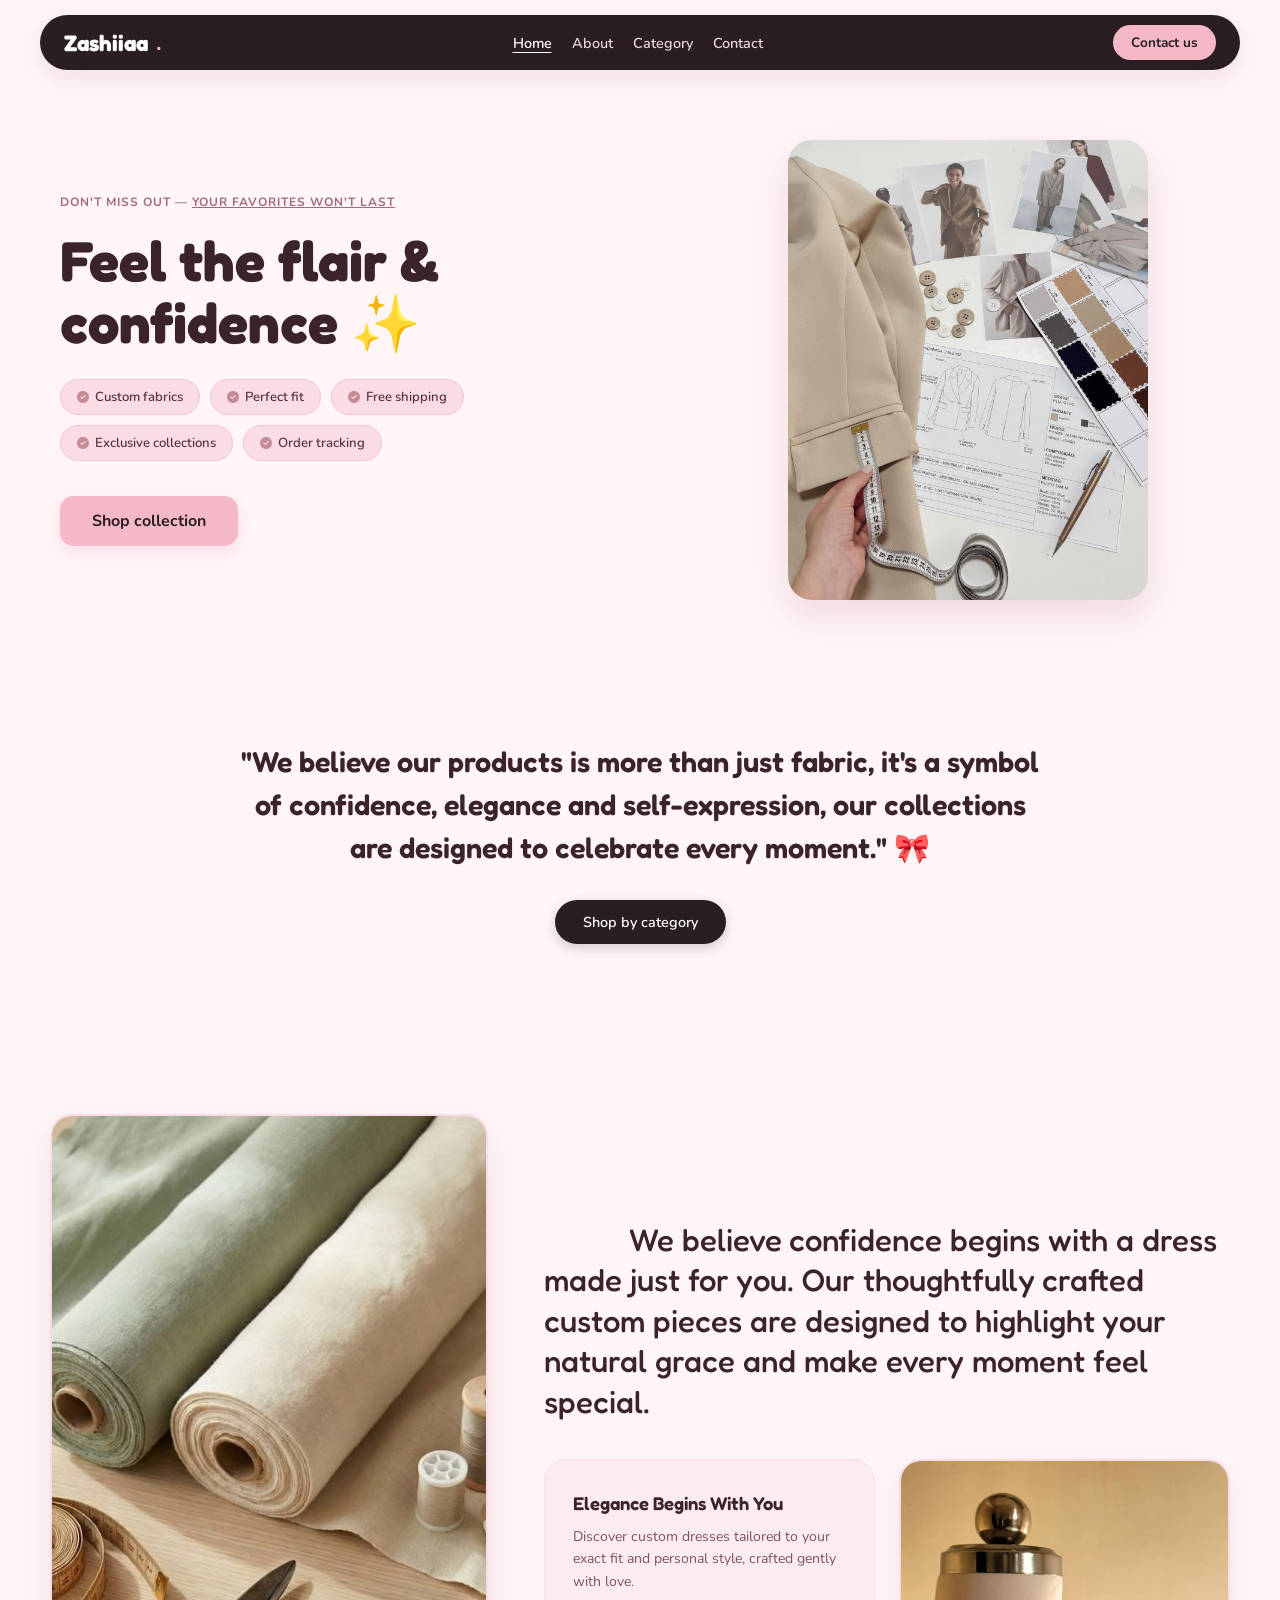
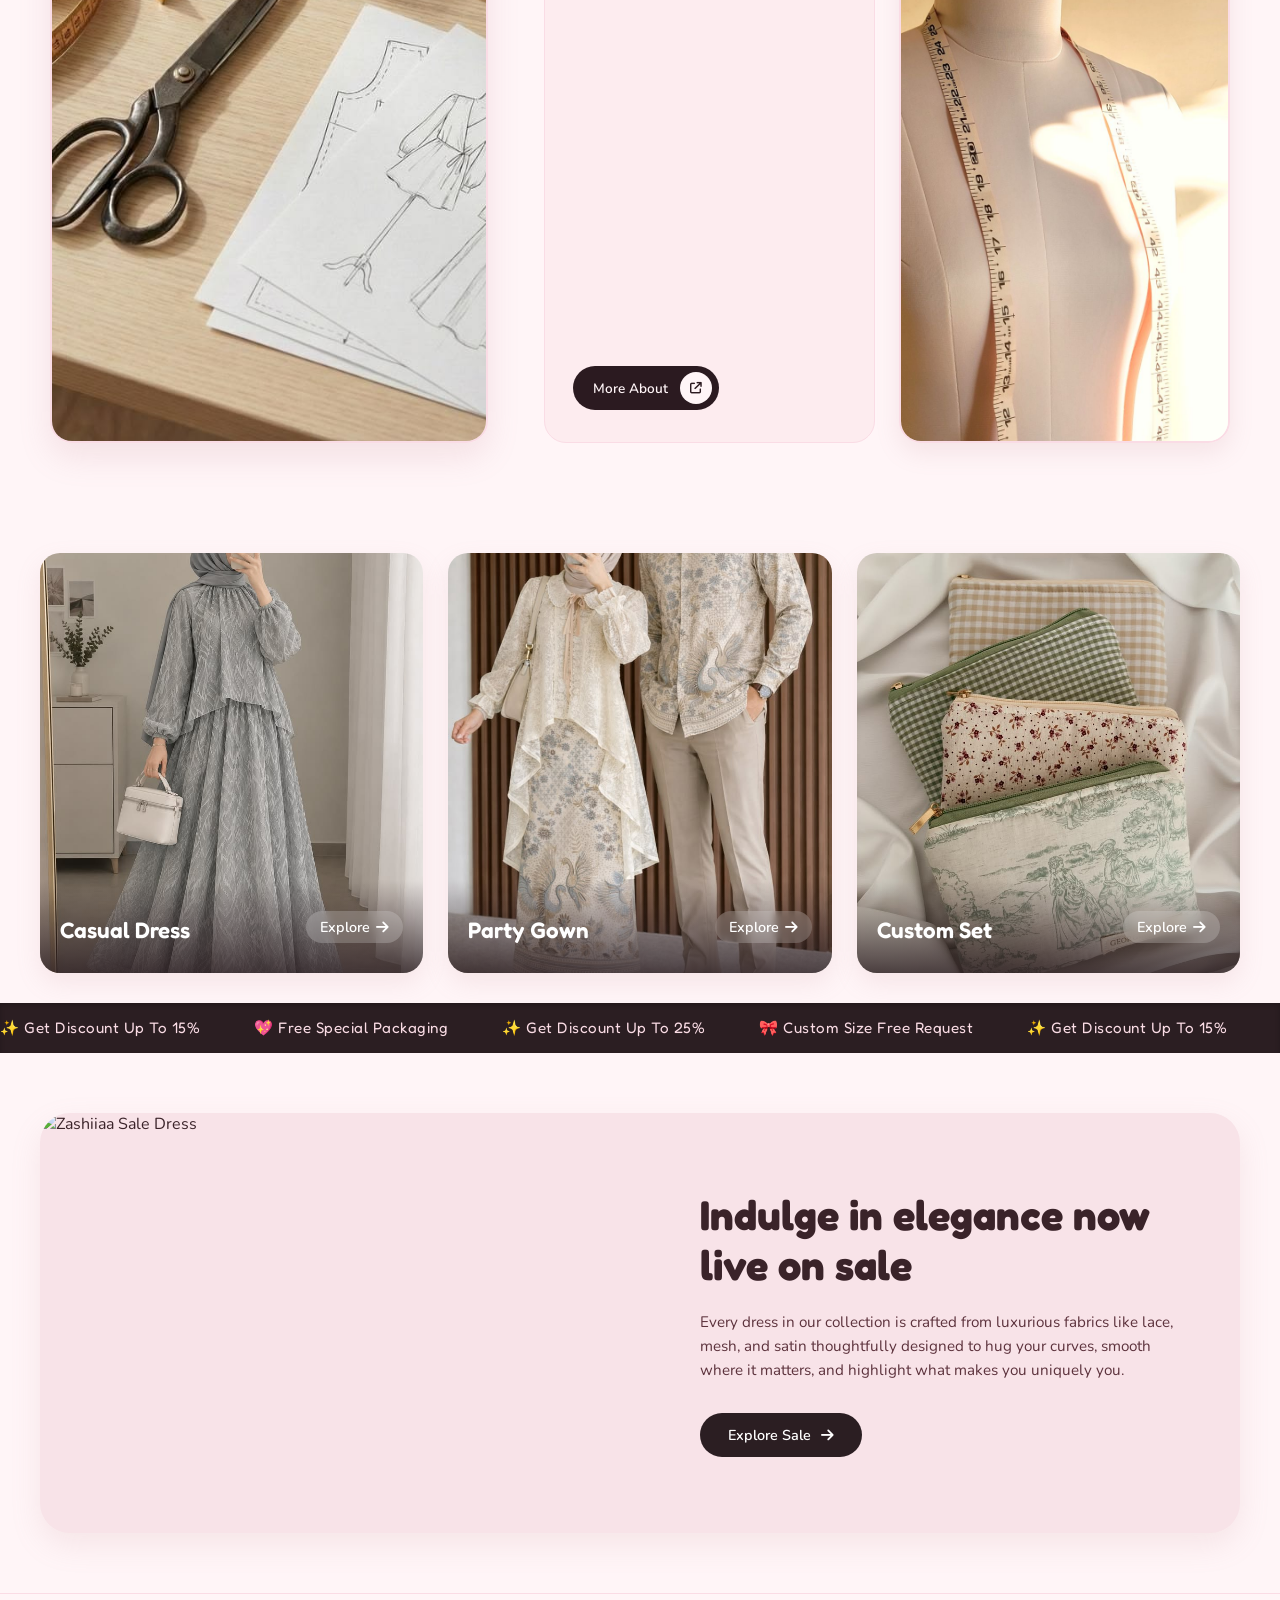
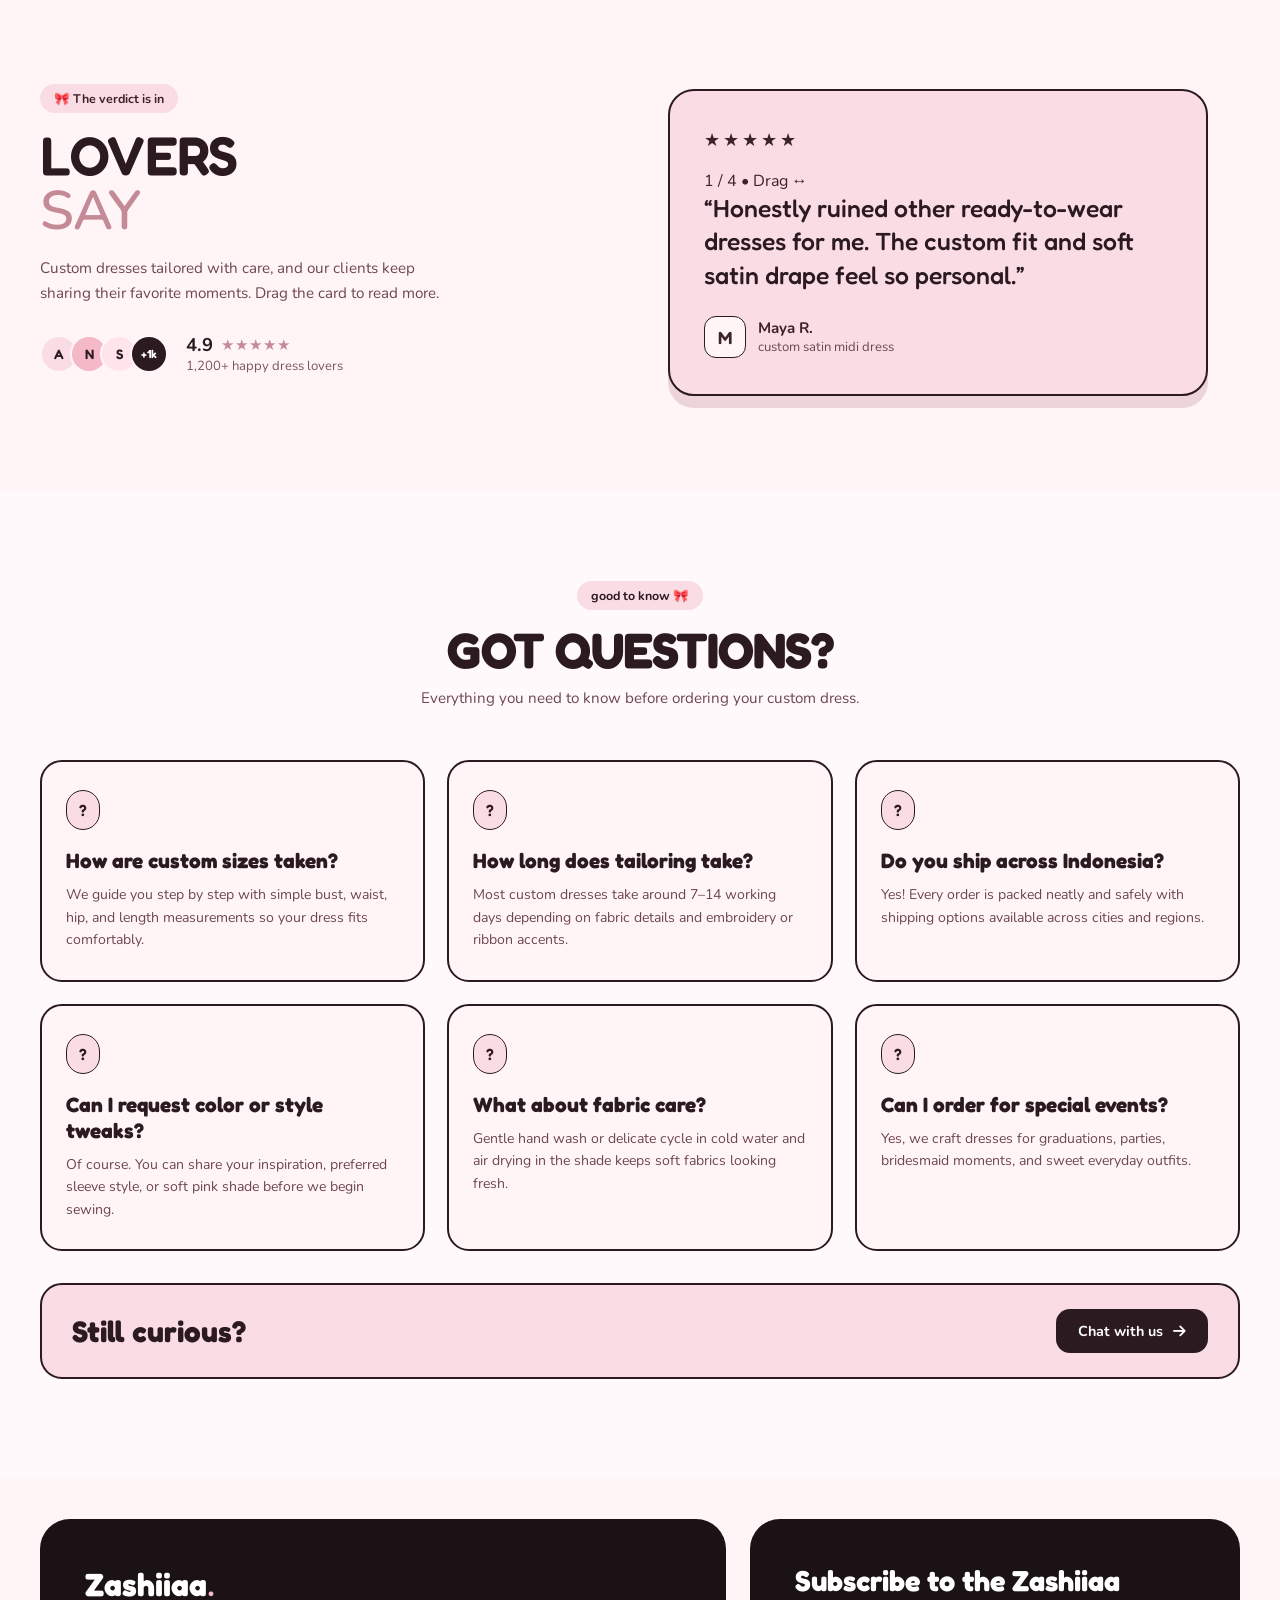
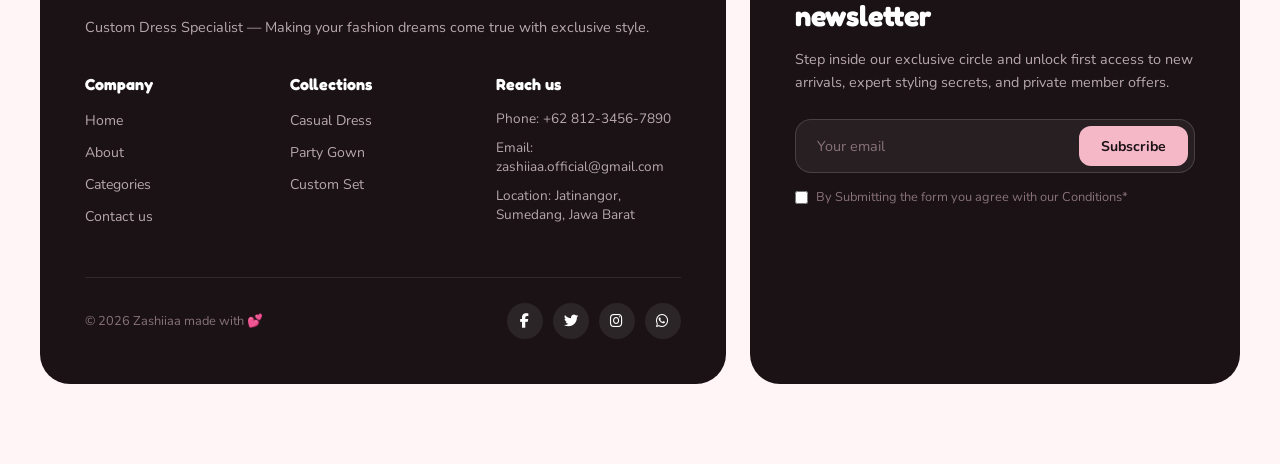
==== commit 600a20b0: "Update index.html" ====
--- a/index.html
+++ b/index.html
@@ -67,15 +67,15 @@
           <div class="slider-track" id="sliderTrack">
             <!-- Slide 1 -->
             <div class="slide active">
-              <img src="images/jahit1.jpg" alt="Dress 1">
+              <img src="jahit1.jpg" alt="Dress 1">
             </div>
             <!-- Slide 2 -->
             <div class="slide">
-              <img src="images/dress.jpg" alt="Dress 2">
+              <img src="dress.jpg" alt="Dress 2">
             </div>
             <!-- Slide 3 -->
             <div class="slide">
-              <img src="images/jahit4.jpg" alt="Dress 3">
+              <img src="jahit4.jpg" alt="Dress 3">
             </div>
           </div>
         </div>
@@ -98,7 +98,7 @@
       
       <!-- SISI KIRI: FOTO VERTIKAL TINGGI -->
       <div class="about-left-photo">
-        <img src="images/jahit.jpg" alt="Zashiiaa Custom Dress Craft">
+        <img src="jahit.jpg" alt="Zashiiaa Custom Dress Craft">
       </div>
 
       <!-- SISI KANAN: STATEMENT ATAS & 2 KARTU BAWAH -->
@@ -127,7 +127,7 @@
 
           <!-- Kartu Foto Kedua -->
           <div class="about-secondary-photo">
-            <img src="images/jahit3.jpg" alt="Zashiiaa Dress Detail">
+            <img src="jahit3.jpg" alt="Zashiiaa Dress Detail">
           </div>
 
         </div>
@@ -143,7 +143,7 @@
         
         <!-- Kategori 1 -->
         <div class="category-card">
-          <img src="images/drerss1.jpg" alt="Casual Dress">
+          <img src="drerss1.jpg" alt="Casual Dress">
           <div class="category-overlay">
             <h3>Casual Dress</h3>
             <a href="#" class="cat-link">Explore <i class="fas fa-arrow-right"></i></a>
@@ -152,7 +152,7 @@
 
         <!-- Kategori 2 -->
         <div class="category-card">
-          <img src="images/couple2.jpg" alt="Party Gown">
+          <img src="couple2.jpg" alt="Party Gown">
           <div class="category-overlay">
             <h3>Party Gown</h3>
             <a href="#" class="cat-link">Explore <i class="fas fa-arrow-right"></i></a>
@@ -161,7 +161,7 @@
 
         <!-- Kategori 3 -->
         <div class="category-card">
-          <img src="images/pouch1.jpg" alt="Custom Set">
+          <img src="pouch1.jpg" alt="Custom Set">
           <div class="category-overlay">
             <h3>Custom Set</h3>
             <a href="#" class="cat-link">Explore <i class="fas fa-arrow-right"></i></a>
@@ -401,4 +401,4 @@
 
   <script src="script.js"></script>
 </body>
-</html>+</html>
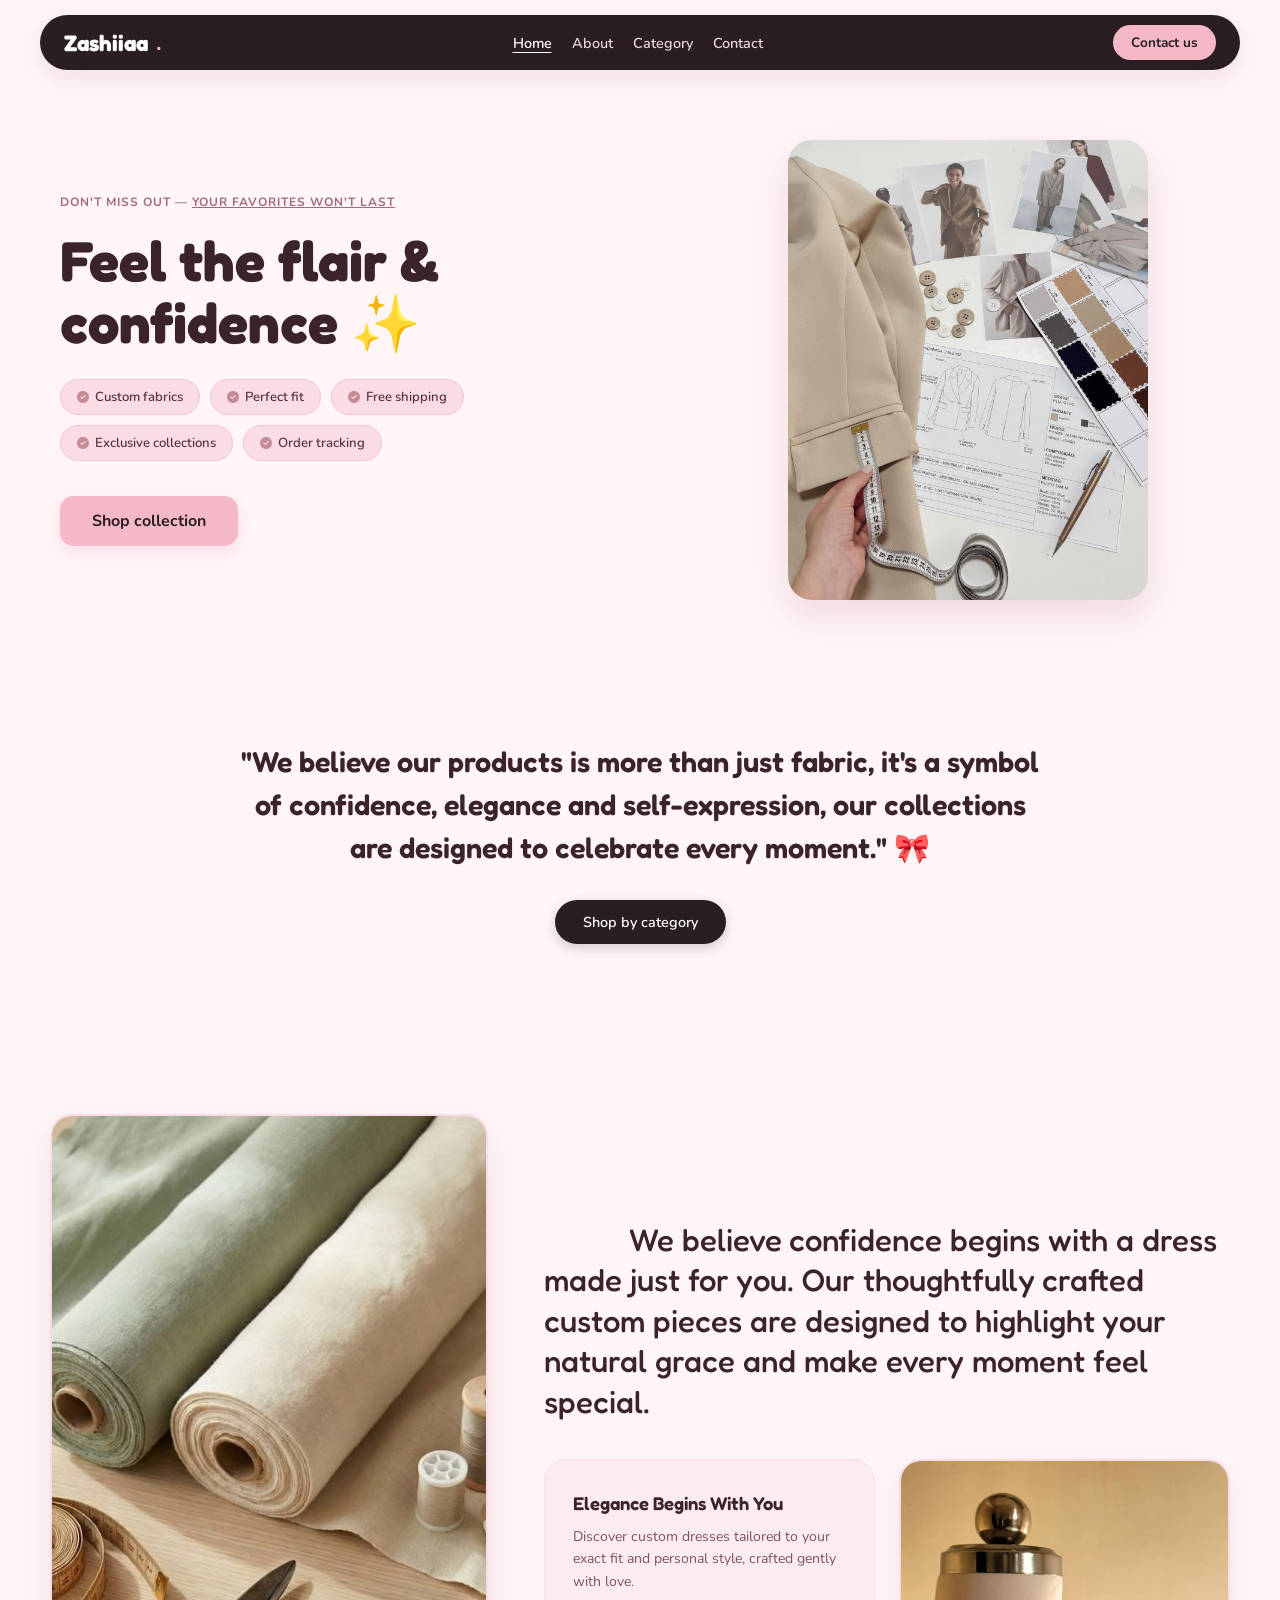
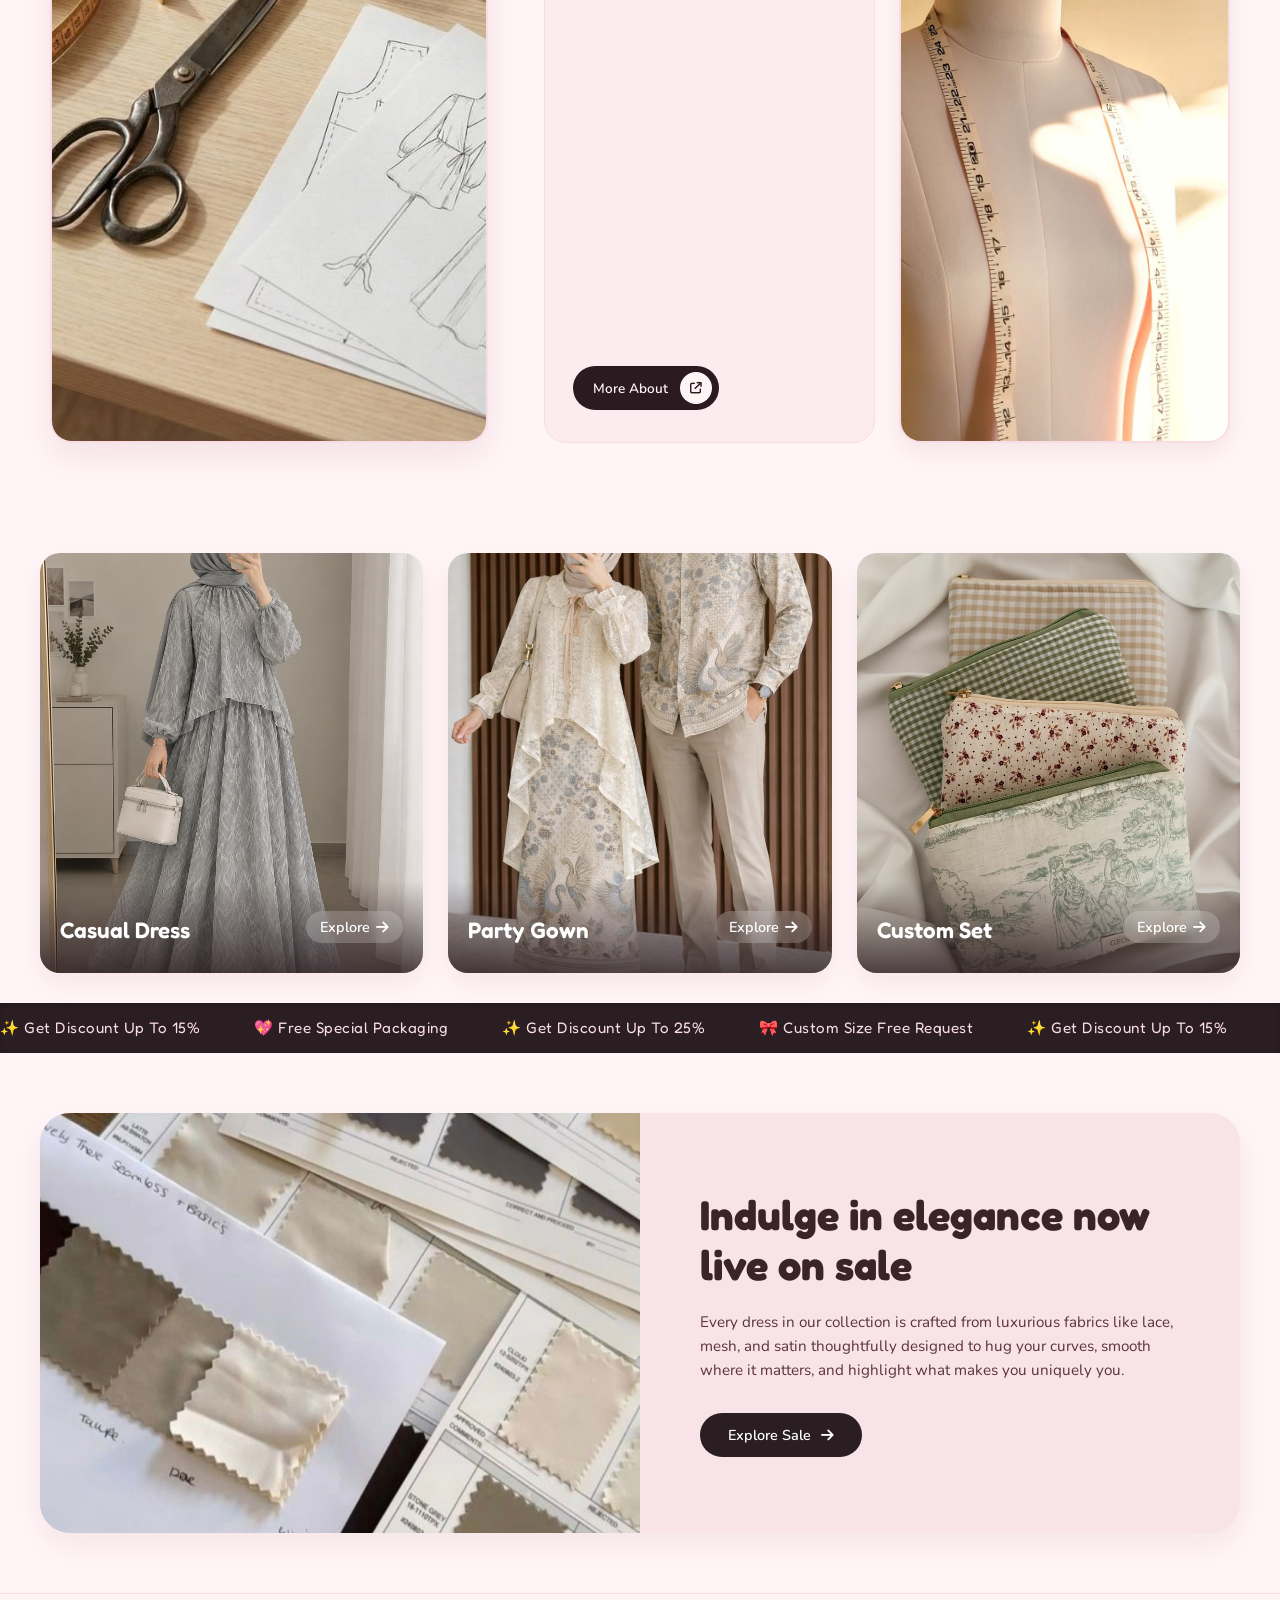
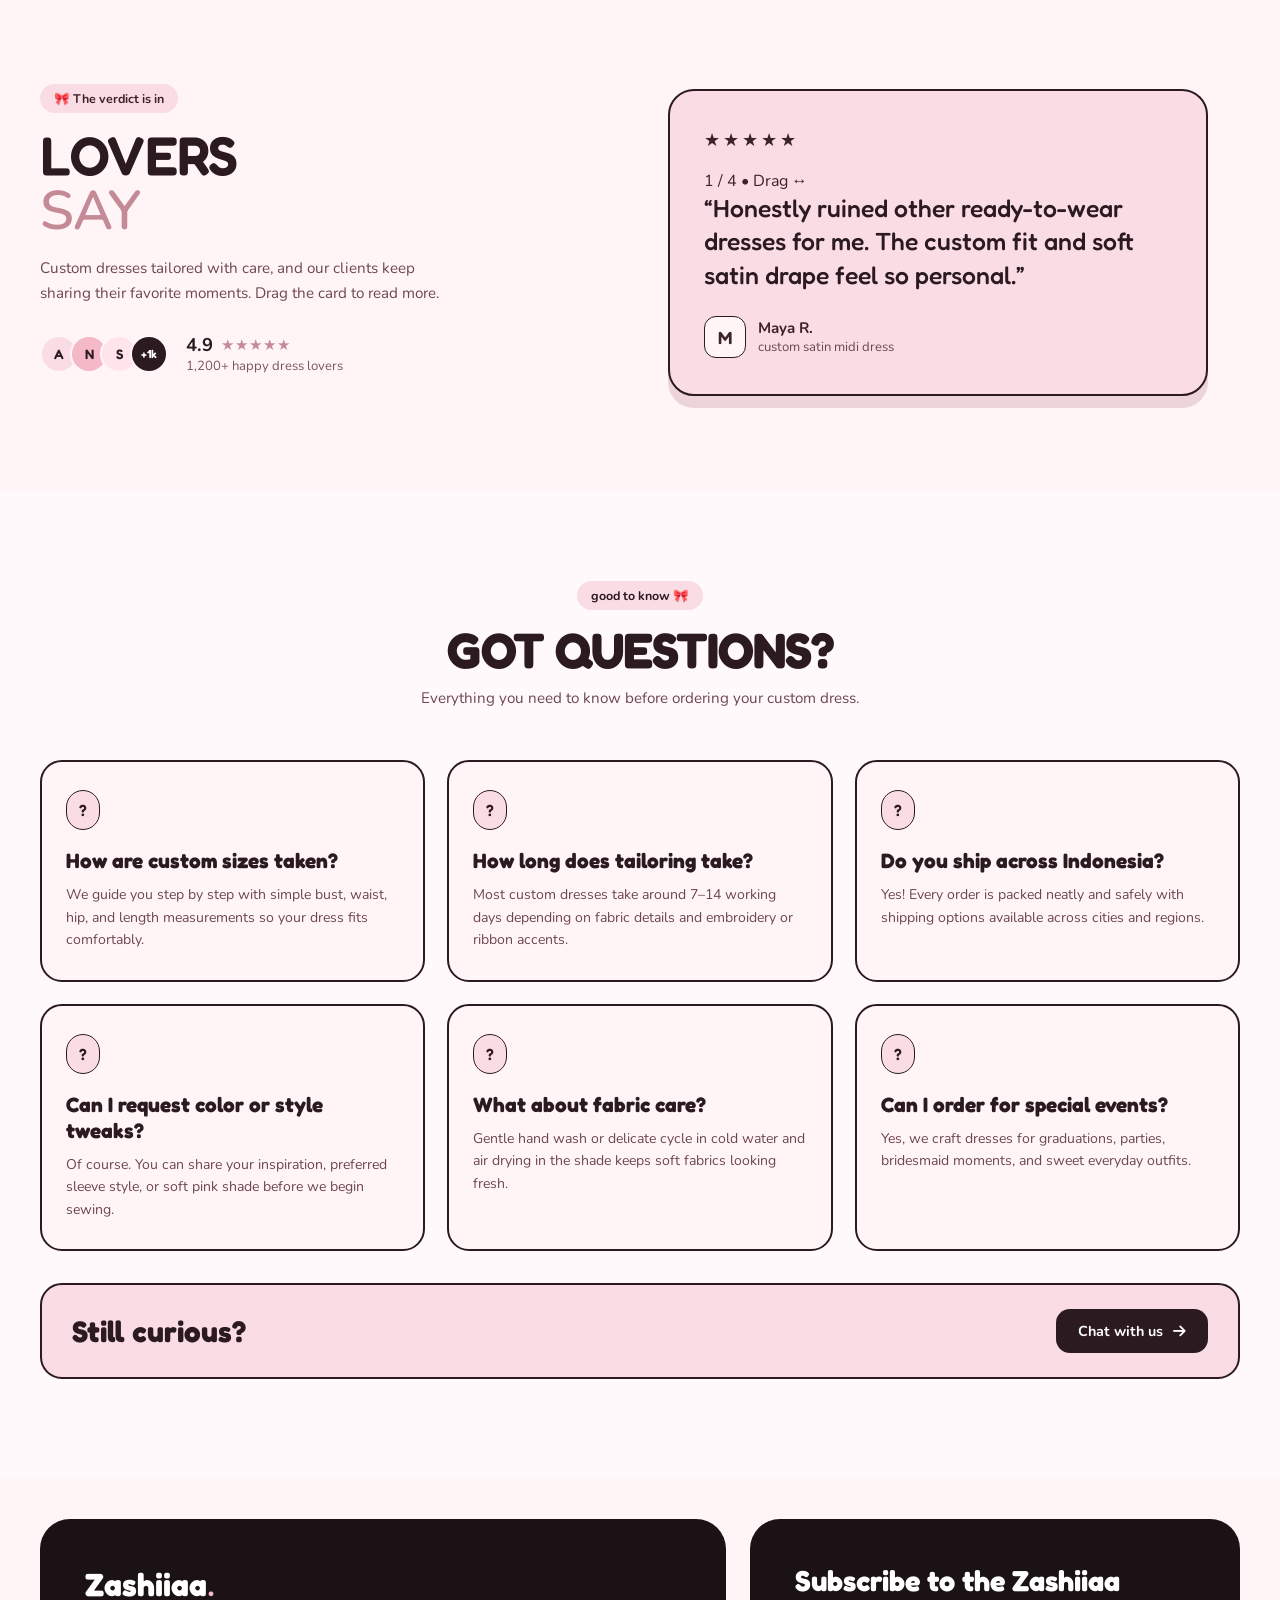
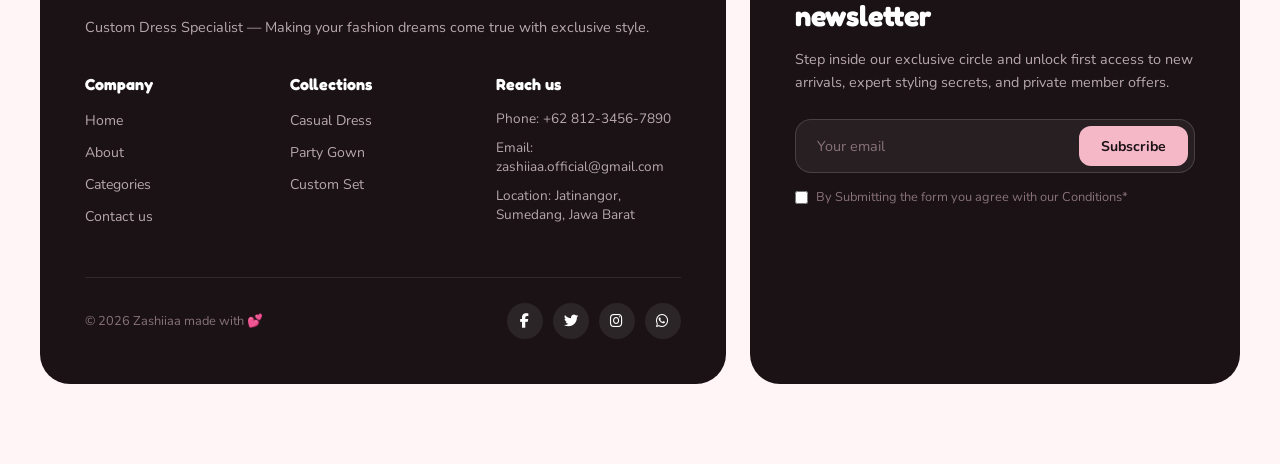
==== commit 3597c18a: "Update index.html" ====
--- a/index.html
+++ b/index.html
@@ -191,7 +191,7 @@
         
         <!-- SISI KIRI: GAMBAR MODEL -->
         <div class="sale-img-side">
-          <img src="images/jahit2.jpg" alt="Zashiiaa Sale Dress">
+          <img src="jahit2.jpg" alt="Zashiiaa Sale Dress">
         </div>
 
         <!-- SISI KANAN: TEKS & TOMBOL -->
